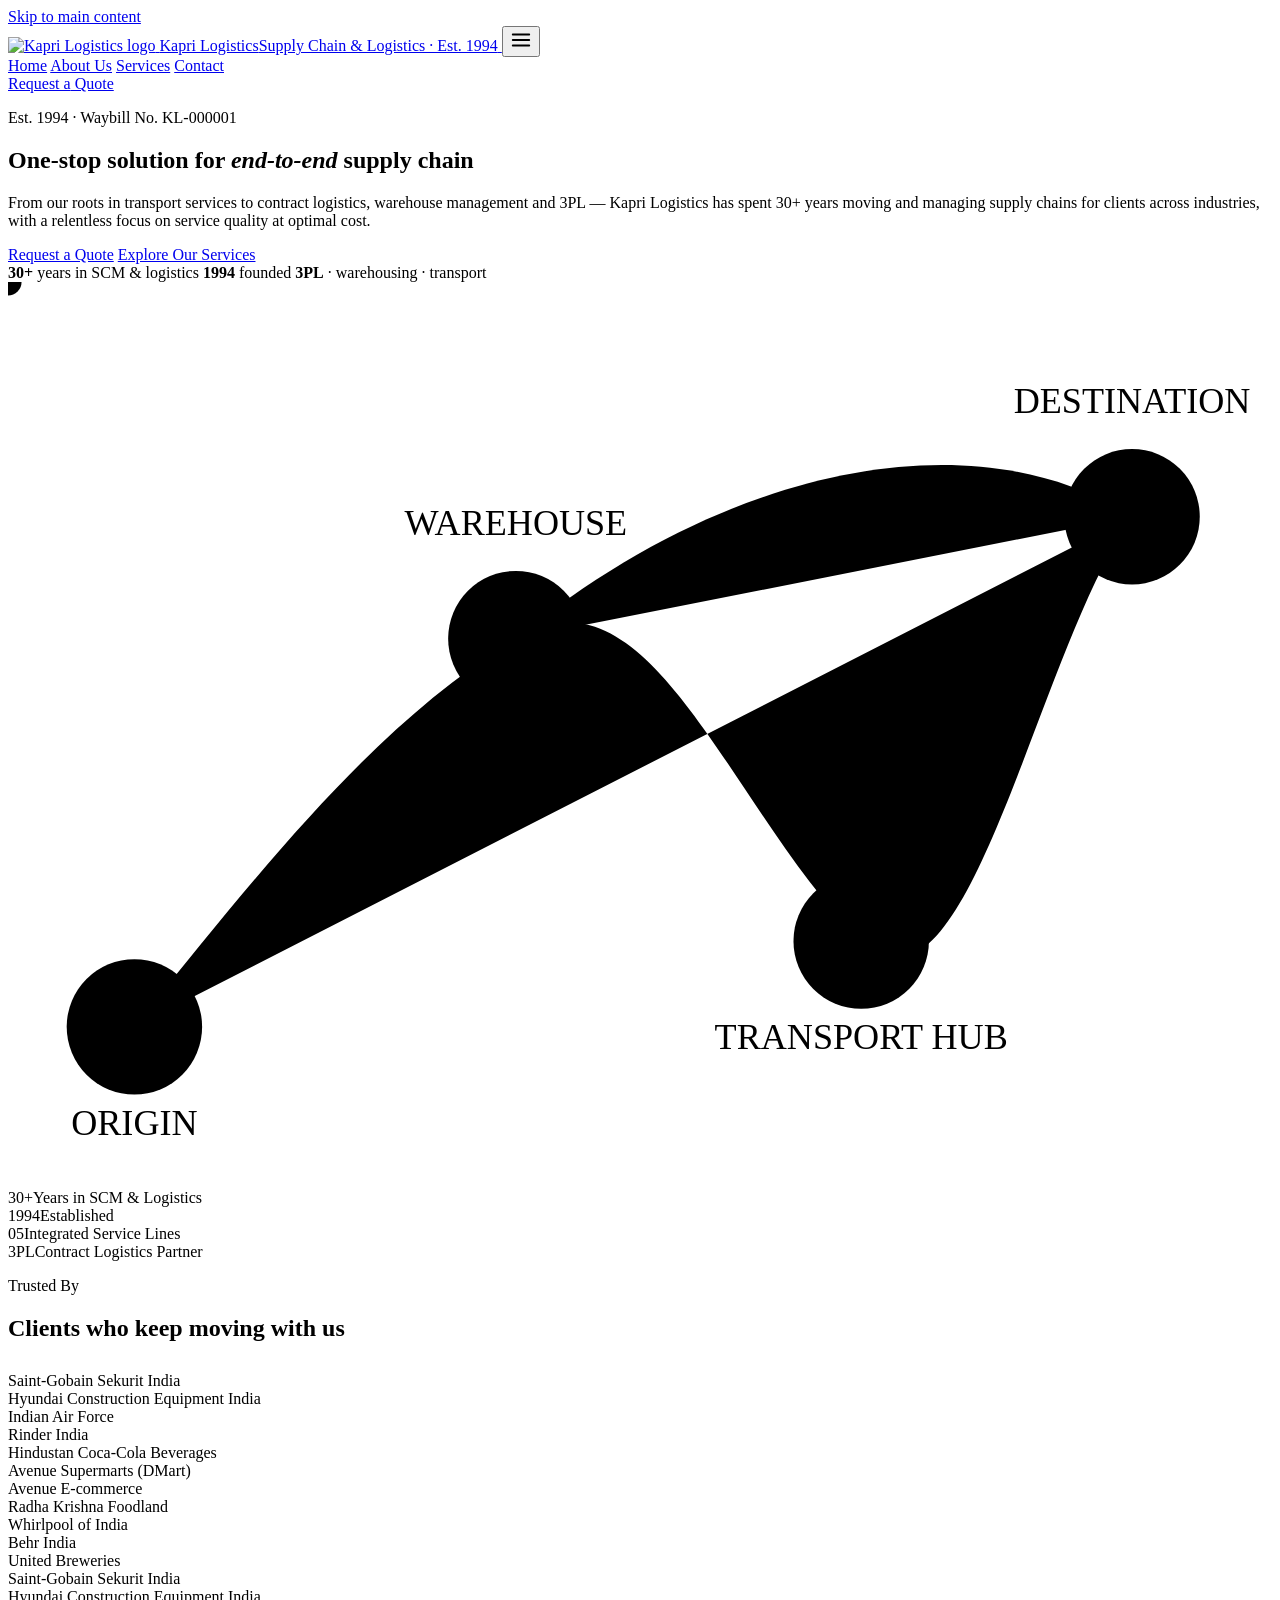
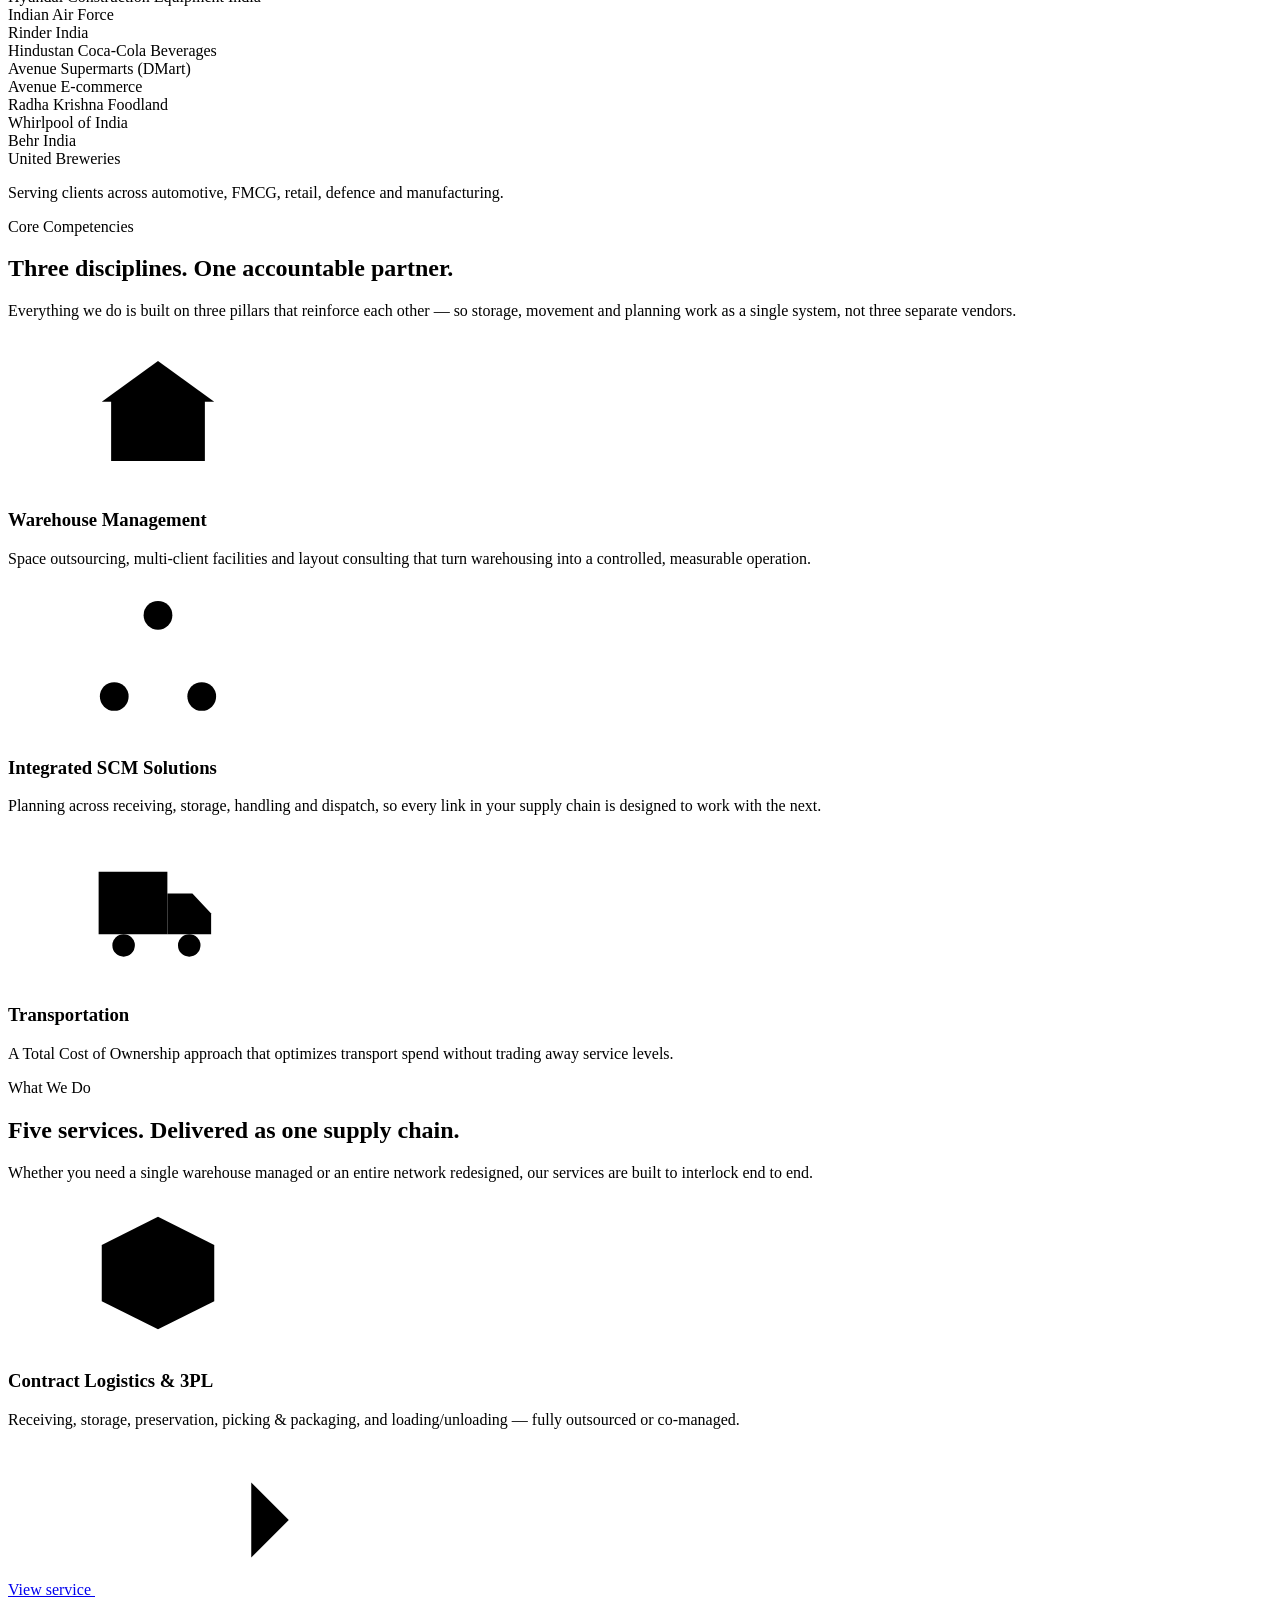
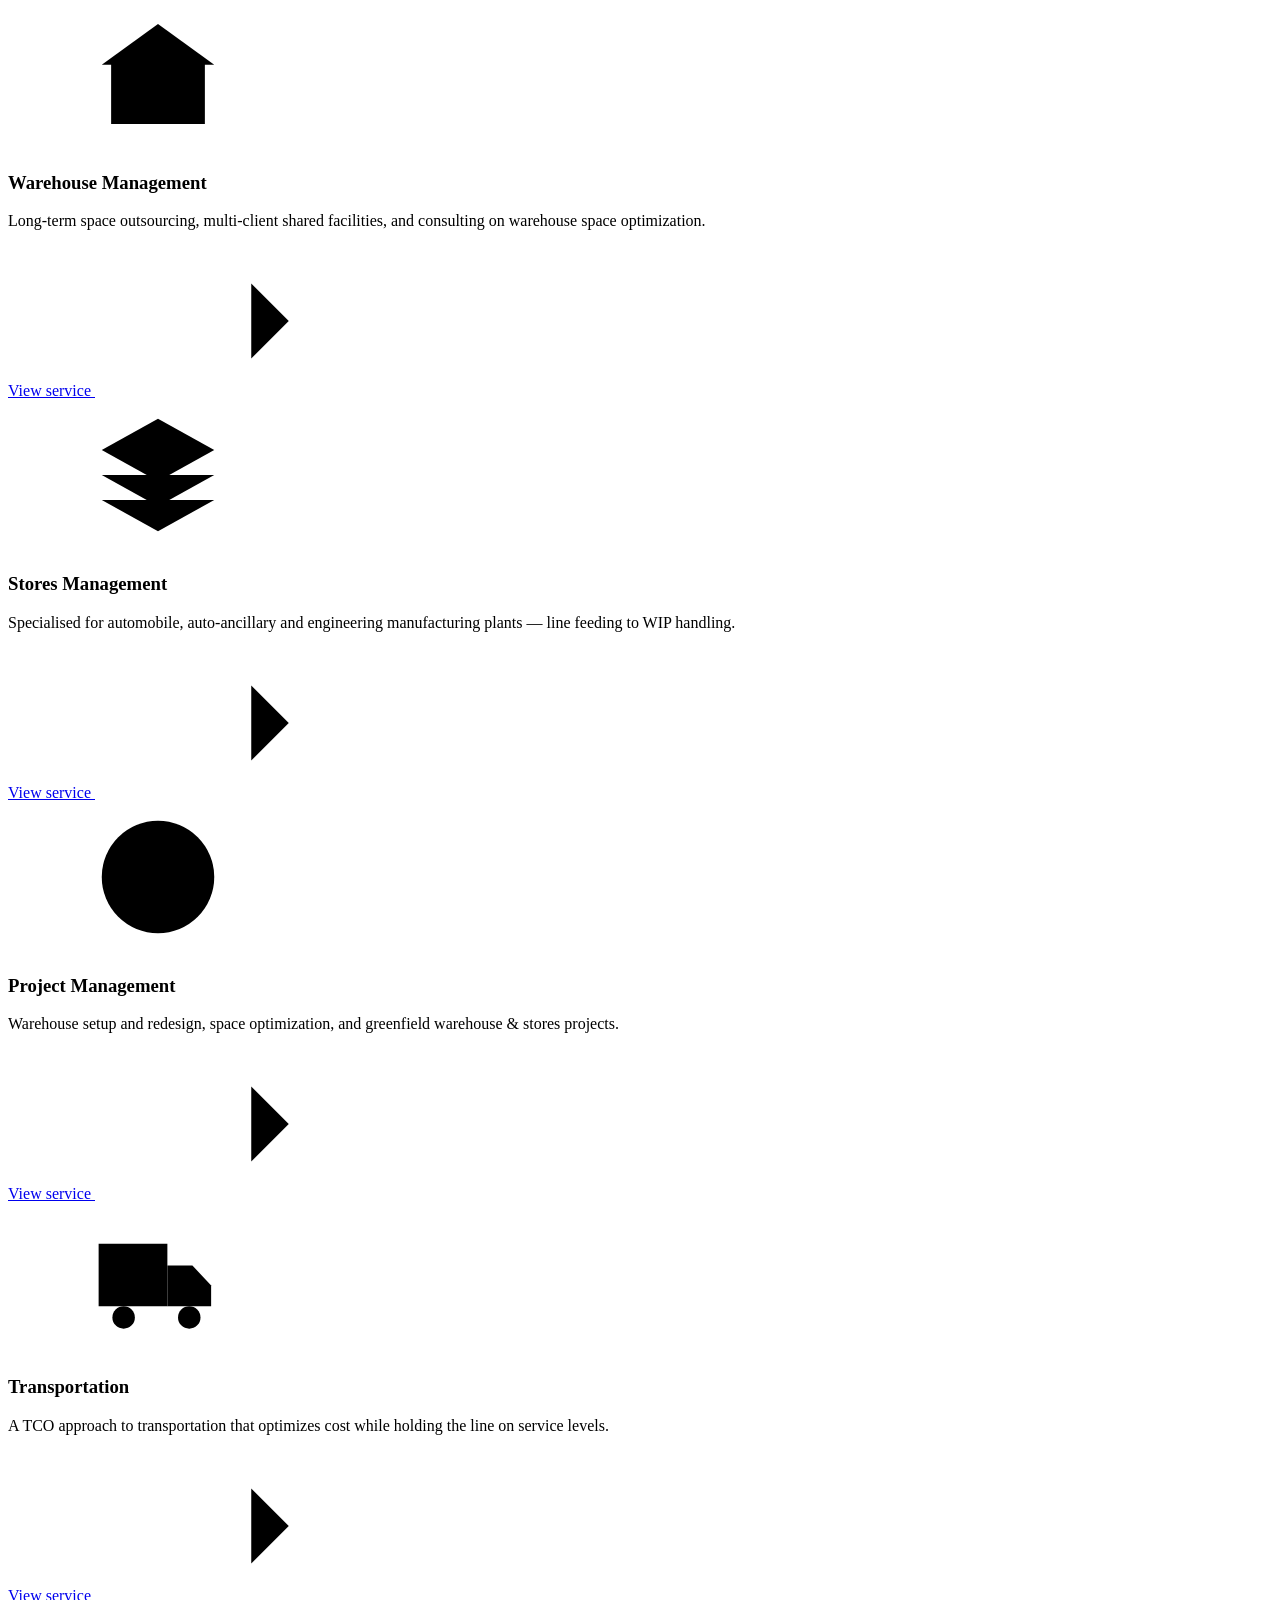
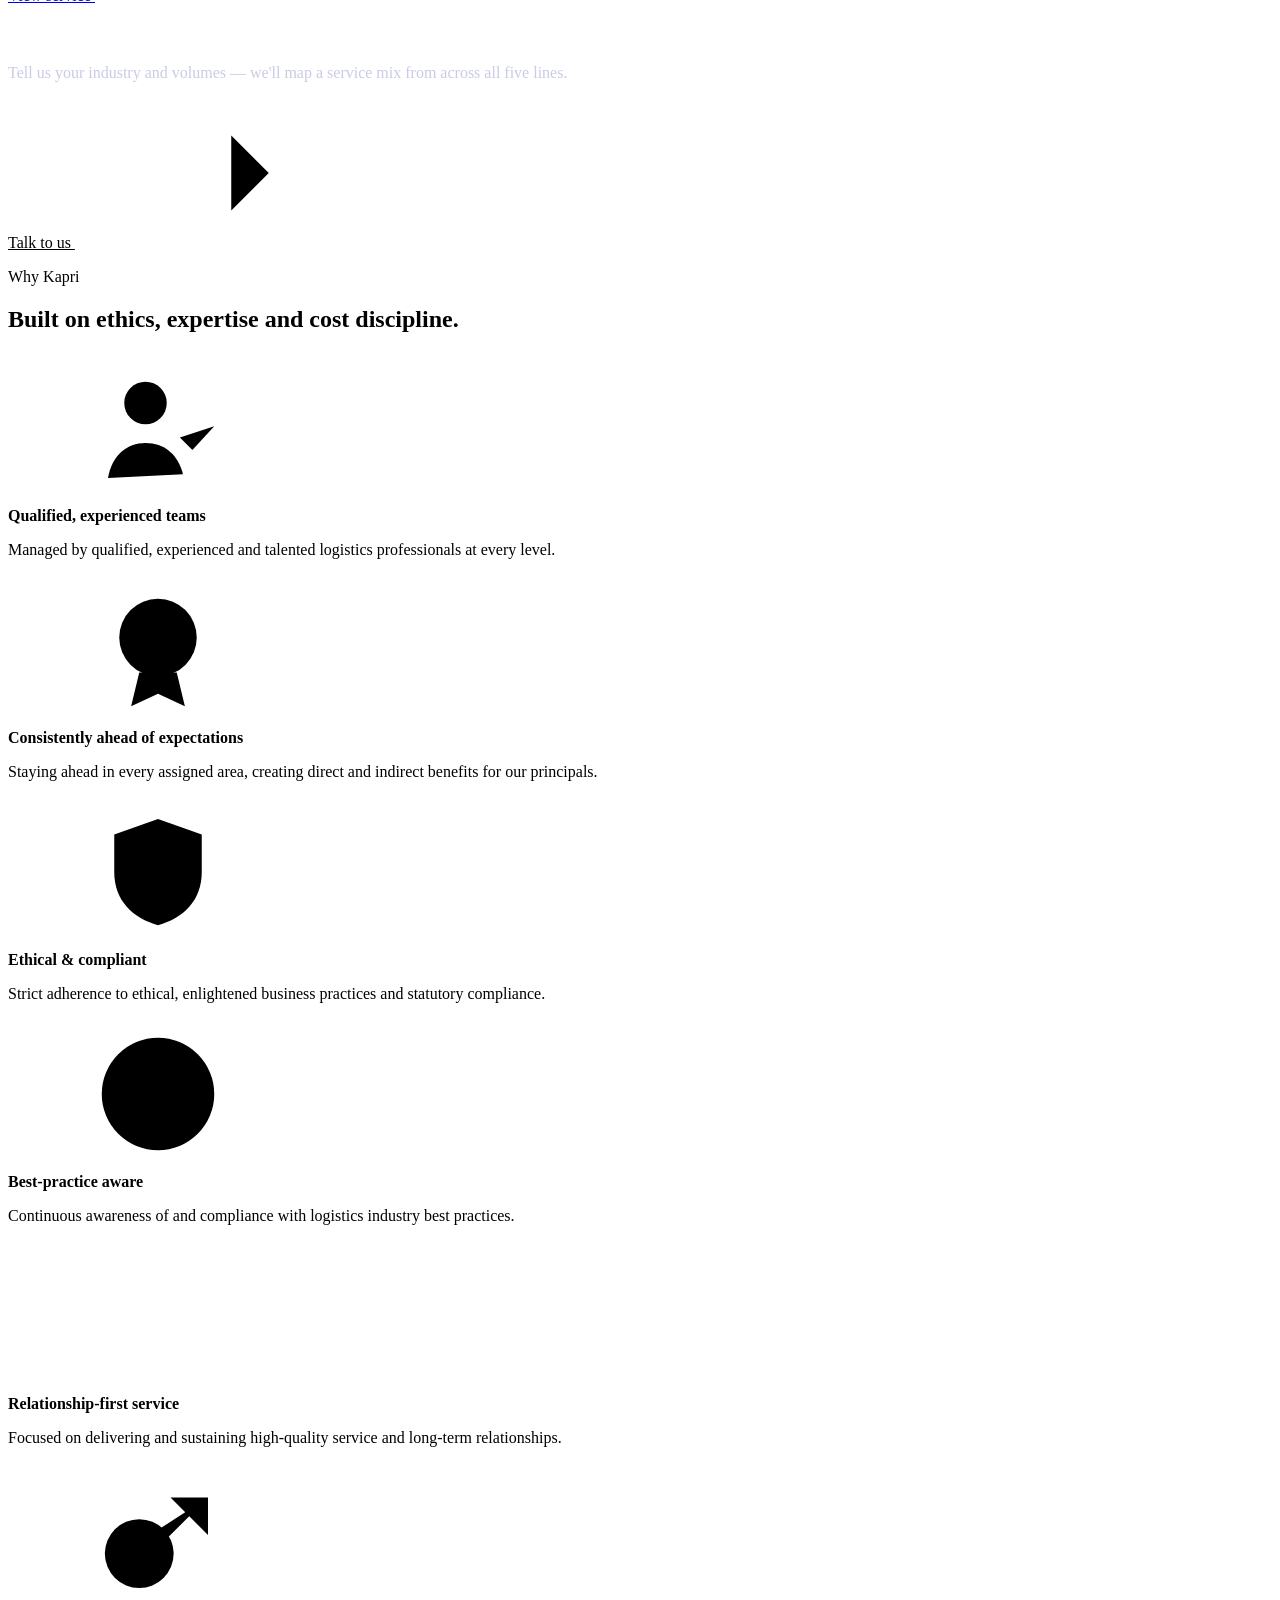
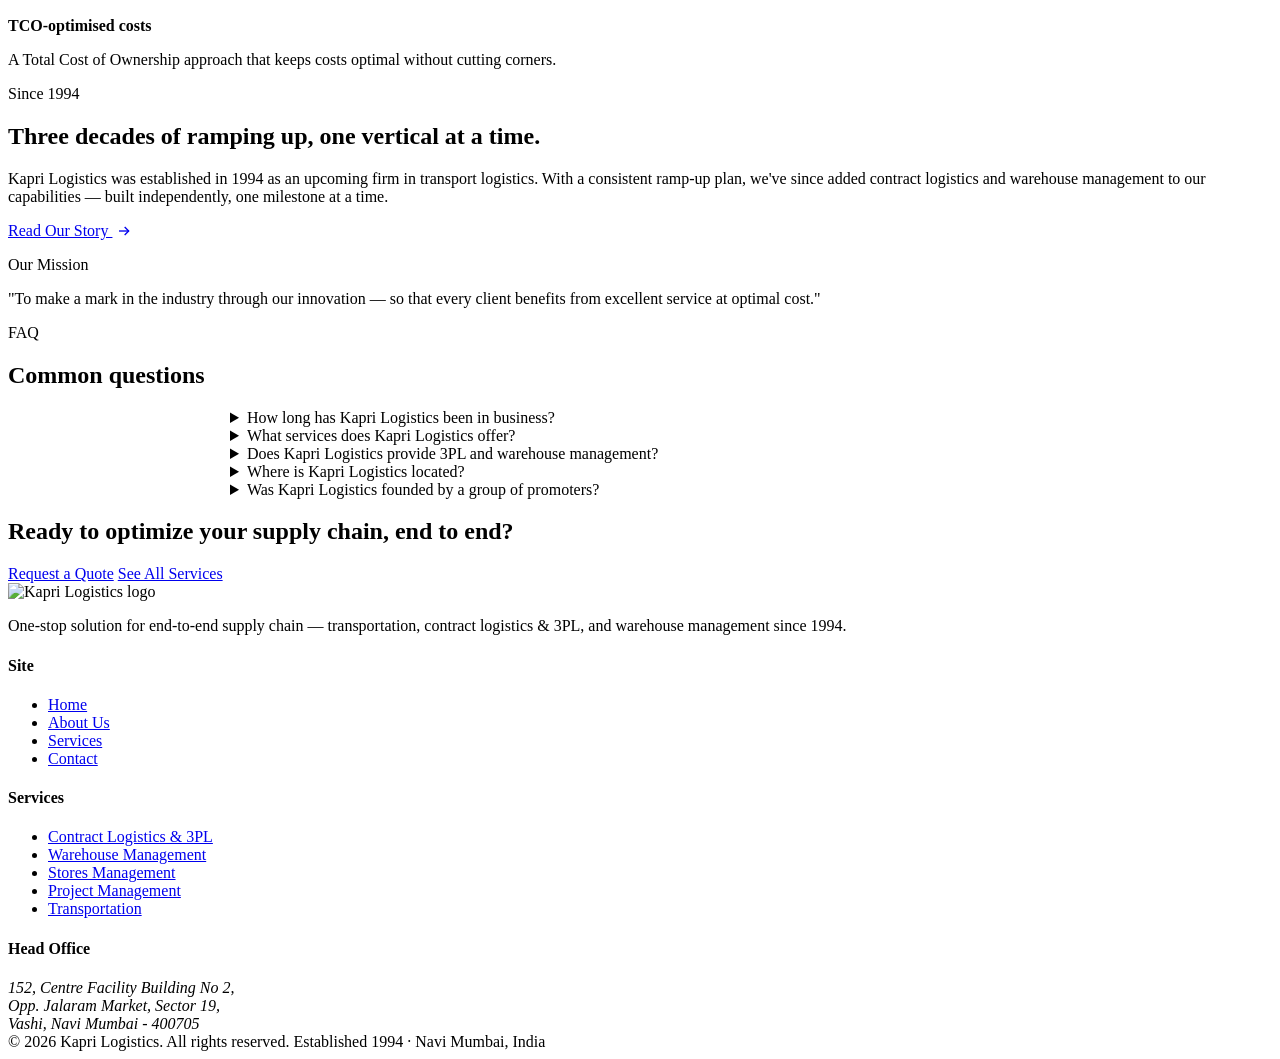
==== index.html @ 38646e4d "Add files via upload" ====
<!DOCTYPE html>
<html lang="en-IN">
<head>
<meta charset="UTF-8">
<meta name="viewport" content="width=device-width, initial-scale=1.0">
<title>Kapri Logistics | End-to-End Supply Chain, Logistics &amp; 3PL Since 1994</title>
<meta name="description" content="Kapri Logistics is a one-stop solution for end-to-end supply chain management — transportation, contract logistics &amp; 3PL, and warehouse management — backed by 30+ years of SCM experience since 1994.">
<link rel="canonical" href="https://www.kaprilogistics.in/index.html">
<meta name="robots" content="index, follow">
<meta name="author" content="Kapri Logistics">
<meta name="keywords" content="Kapri Logistics, logistics company Navi Mumbai, contract logistics, 3PL services India, warehouse management, supply chain management, transportation TCO, stores management, Vashi logistics company">

<!-- Open Graph -->
<meta property="og:type" content="website">
<meta property="og:site_name" content="Kapri Logistics">
<meta property="og:title" content="Kapri Logistics | End-to-End Supply Chain, Logistics &amp; 3PL Since 1994">
<meta property="og:description" content="One-stop solution for end-to-end supply chain — transportation, contract logistics &amp; 3PL, and warehouse management. 30+ years of SCM experience since 1994.">
<meta property="og:url" content="https://www.kaprilogistics.in/index.html">
<meta property="og:image" content="https://www.kaprilogistics.in/images/og-image.png">
<meta property="og:locale" content="en_IN">
<meta name="twitter:card" content="summary_large_image">
<meta name="twitter:title" content="Kapri Logistics | End-to-End Supply Chain Since 1994">
<meta name="twitter:description" content="One-stop solution for end-to-end supply chain — transportation, contract logistics &amp; 3PL, and warehouse management.">
<meta name="twitter:image" content="https://www.kaprilogistics.in/images/og-image.png">

<link rel="icon" type="image/png" href="images/favicon-32.png" sizes="32x32">
<link rel="icon" type="image/png" href="images/favicon-16.png" sizes="16x16">
<link rel="apple-touch-icon" href="images/favicon-180.png">
<link rel="manifest" href="site.webmanifest">
<meta name="theme-color" content="#1B1840">

<link rel="preconnect" href="https://fonts.googleapis.com">
<link rel="preconnect" href="https://fonts.gstatic.com" crossorigin>
<link href="https://fonts.googleapis.com/css2?family=Space+Grotesk:wght@500;600;700&family=IBM+Plex+Sans:wght@400;500;600&family=IBM+Plex+Mono:wght@500;600;700&display=swap" rel="stylesheet">
<link rel="stylesheet" href="css/style.css">

<script type="application/ld+json">
{
  "@context": "https://schema.org",
  "@type": "LocalBusiness",
  "@id": "https://www.kaprilogistics.in/#organization",
  "name": "Kapri Logistics",
  "alternateName": "Kapri Logistics",
  "description": "One-stop solution for end-to-end supply chain management, offering transportation, contract logistics & 3PL, and warehouse management services since 1994.",
  "url": "https://www.kaprilogistics.in/",
  "logo": "https://www.kaprilogistics.in/images/logo-transparent.png",
  "image": "https://www.kaprilogistics.in/images/og-image.png",
  "foundingDate": "1994",
  "slogan": "One-stop solution for end-to-end supply chain",
  "address": {
    "@type": "PostalAddress",
    "streetAddress": "152, Centre Facility Building No 2, Opp. Jalaram Market, Sector 19",
    "addressLocality": "Vashi, Navi Mumbai",
    "addressRegion": "Maharashtra",
    "postalCode": "400705",
    "addressCountry": "IN"
  },
  "areaServed": "IN",
  "knowsAbout": ["Supply Chain Management", "Contract Logistics", "3PL", "Warehouse Management", "Stores Management", "Transportation", "Project Management"],
  "makesOffer": [
    { "@type": "Offer", "itemOffered": { "@type": "Service", "name": "Contract Logistics & 3PL Services" } },
    { "@type": "Offer", "itemOffered": { "@type": "Service", "name": "Warehouse Management" } },
    { "@type": "Offer", "itemOffered": { "@type": "Service", "name": "Stores Management" } },
    { "@type": "Offer", "itemOffered": { "@type": "Service", "name": "Project Management" } },
    { "@type": "Offer", "itemOffered": { "@type": "Service", "name": "Transportation" } }
  ]
}
</script>
<script type="application/ld+json">
{
  "@context": "https://schema.org",
  "@type": "FAQPage",
  "mainEntity": [
    {
      "@type": "Question",
      "name": "How long has Kapri Logistics been in business?",
      "acceptedAnswer": { "@type": "Answer", "text": "Kapri Logistics was established in 1994 as a transport logistics firm and has since grown into a one-stop, end-to-end supply chain partner — bringing more than 30 years of hands-on SCM and logistics experience." }
    },
    {
      "@type": "Question",
      "name": "What services does Kapri Logistics offer?",
      "acceptedAnswer": { "@type": "Answer", "text": "Kapri Logistics offers Contract Logistics & 3PL services, Warehouse Management, Stores Management, Project Management, and Transportation, delivered as an integrated, end-to-end supply chain solution." }
    },
    {
      "@type": "Question",
      "name": "Does Kapri Logistics provide 3PL and warehouse management?",
      "acceptedAnswer": { "@type": "Answer", "text": "Yes. Kapri Logistics provides contract logistics and 3PL services covering receiving, storage, preservation, picking and packaging, and loading/unloading, along with warehouse management including long-term space outsourcing, multi-client facilities, and space-optimization consulting." }
    },
    {
      "@type": "Question",
      "name": "Where is Kapri Logistics located?",
      "acceptedAnswer": { "@type": "Answer", "text": "Kapri Logistics is headquartered at 152, Centre Facility Building No 2, Opp. Jalaram Market, Sector 19, Vashi, Navi Mumbai - 400705, India." }
    },
    {
      "@type": "Question",
      "name": "Was Kapri Logistics founded by a group of promoters?",
      "acceptedAnswer": { "@type": "Answer", "text": "No. Kapri Logistics was independently founded and built up by its founder starting in 1994, later expanding from transportation into contract logistics, warehouse management and 3PL." }
    }
  ]
}
</script>
</head>
<body>
<a class="skip-link" href="#main">Skip to main content</a>

<!-- Icon sprite (inlined for zero-dependency static hosting) -->
<svg xmlns="http://www.w3.org/2000/svg" style="display:none" aria-hidden="true">
  <defs>
    <symbol id="ic-warehouse" viewBox="0 0 24 24"><path d="M3 10.5 12 4l9 6.5" /><path d="M4.5 9.5V20h15V9.5" /><path d="M9.5 20v-6h5v6" /><path d="M4.5 20h15" /></symbol>
    <symbol id="ic-network" viewBox="0 0 24 24"><circle cx="12" cy="5" r="2.3"/><circle cx="5" cy="18" r="2.3"/><circle cx="19" cy="18" r="2.3"/><path d="M12 7.3v4.2M10.5 12.8 6.6 16.2M13.5 12.8l3.9 3.4"/></symbol>
    <symbol id="ic-truck" viewBox="0 0 24 24"><path d="M2.5 6.5h11v10h-11z"/><path d="M13.5 10h4l3 3.2v3.3h-7z"/><circle cx="6.5" cy="18.3" r="1.8"/><circle cx="17" cy="18.3" r="1.8"/></symbol>
    <symbol id="ic-box" viewBox="0 0 24 24"><path d="M12 3 21 7.5v9L12 21 3 16.5v-9z"/><path d="M3 7.5 12 12l9-4.5"/><path d="M12 12v9"/></symbol>
    <symbol id="ic-blueprint" viewBox="0 0 24 24"><circle cx="12" cy="12" r="9"/><path d="M12 3v3M12 18v3M3 12h3M18 12h3"/><path d="M8.5 12a3.5 3.5 0 1 1 7 0 3.5 3.5 0 0 1-7 0Z"/></symbol>
    <symbol id="ic-layers" viewBox="0 0 24 24"><path d="M12 3 21 8l-9 5-9-5z"/><path d="m3 12 9 5 9-5"/><path d="m3 16 9 5 9-5"/></symbol>
    <symbol id="ic-user-check" viewBox="0 0 24 24"><circle cx="10" cy="8" r="3.4"/><path d="M4 20c.6-3.6 3-5.6 6-5.6s5.2 1.8 6 5"/><path d="m15.5 13.5 2 2 3.5-3.8"/></symbol>
    <symbol id="ic-shield-check" viewBox="0 0 24 24"><path d="M12 3.5 19 6v6c0 4.6-3 7.4-7 8.5-4-1.1-7-3.9-7-8.5V6z"/><path d="m9 12 2 2 4-4.4"/></symbol>
    <symbol id="ic-badge-check" viewBox="0 0 24 24"><circle cx="12" cy="10" r="6.2"/><path d="m9.3 10 1.8 1.8L14.7 8"/><path d="m9 15.6-1.3 5.4L12 19l4.3 2-1.3-5.4"/></symbol>
    <symbol id="ic-compass" viewBox="0 0 24 24"><circle cx="12" cy="12" r="9"/><path d="m14.8 9.2-1.6 4.4-4.4 1.6 1.6-4.4z"/></symbol>
    <symbol id="ic-coin-trend" viewBox="0 0 24 24"><circle cx="9" cy="14.5" r="5.5"/><path d="M9 11.7v5.6M7 16.1c.4.6 1.1 1 2 1s1.9-.5 1.9-1.4c0-2-3.8-1.1-3.8-3 0-.9.9-1.4 1.9-1.4.8 0 1.5.3 1.9.9"/><path d="M14 5.5h6v6M20 5.5l-6.5 6.5-2.2-2.2-3.8 3.8"/></symbol>
    <symbol id="ic-check-circle" viewBox="0 0 24 24"><circle cx="12" cy="12" r="9"/><path d="m8.3 12.3 2.4 2.4 5-5.4"/></symbol>
    <symbol id="ic-check" viewBox="0 0 24 24"><path d="m5 12.5 4.8 4.8L19.5 7"/></symbol>
    <symbol id="ic-arrow-right" viewBox="0 0 24 24"><path d="M4.5 12h15"/><path d="m13 6 6 6-6 6"/></symbol>
    <symbol id="ic-map-pin" viewBox="0 0 24 24"><path d="M12 21.5s7-6.4 7-12A7 7 0 0 0 5 9.5c0 5.6 7 12 7 12Z"/><circle cx="12" cy="9.3" r="2.4"/></symbol>
    <symbol id="ic-mail" viewBox="0 0 24 24"><path d="M3.5 5.5h17v13h-17z"/><path d="m3.5 6 8.5 7 8.5-7"/></symbol>
    <symbol id="ic-phone" viewBox="0 0 24 24"><path d="M6 3.5 9 4l1 4-2 1.5a12 12 0 0 0 6.5 6.5L16 14l4 1 .5 3c0 1.1-.9 2-2 2-8.3 0-15-6.7-15-15 0-1.1.9-2 2-2Z"/></symbol>
  </defs>
</svg>

<header class="site-header">
  <nav class="nav container" aria-label="Primary">
    <a href="index.html" class="brand">
      <img src="images/logo-transparent.png" alt="Kapri Logistics logo" width="40" height="42">
      <span>Kapri Logistics<span class="brand-text-sub">Supply Chain &amp; Logistics · Est. 1994</span></span>
    </a>
    <button class="nav-toggle" aria-label="Toggle navigation menu" aria-expanded="false">
      <svg width="22" height="22" viewBox="0 0 24 24" fill="none" stroke="currentColor" stroke-width="2" stroke-linecap="round"><path d="M3 6h18M3 12h18M3 18h18"/></svg>
    </button>
    <div class="nav-links">
      <a href="index.html" aria-current="page">Home</a>
      <a href="about.html">About Us</a>
      <a href="services.html">Services</a>
      <a href="contact.html">Contact</a>
    </div>
    <div class="nav-cta">
      <a href="contact.html" class="btn btn-outline-navy"><span class="long">Request a</span> Quote</a>
    </div>
  </nav>
</header>

<main id="main">

  <!-- HERO -->
  <section class="hero">
    <div class="container hero-grid">
      <div>
        <p class="eyebrow">Est. 1994 · Waybill No. KL&#8209;000001</p>
        <h1>One-stop solution for <em>end&#8209;to&#8209;end</em> supply chain</h1>
        <p class="lede">From our roots in transport services to contract logistics, warehouse management and 3PL — Kapri Logistics has spent 30+ years moving and managing supply chains for clients across industries, with a relentless focus on service quality at optimal cost.</p>
        <div class="hero-cta-row">
          <a href="contact.html" class="btn btn-primary">Request a Quote</a>
          <a href="services.html" class="btn btn-outline-navy">Explore Our Services</a>
        </div>
        <div class="hero-tagline-strip">
          <span><strong>30+</strong> years in SCM &amp; logistics</span>
          <span><strong>1994</strong> founded</span>
          <span><strong>3PL</strong> · warehousing · transport</span>
        </div>
      </div>
      <div>
        <svg class="route-map" viewBox="0 0 560 400" role="img" aria-labelledby="routeTitle routeDesc">
          <title id="routeTitle">Kapri Logistics end-to-end supply chain route</title>
          <desc id="routeDesc">Illustrated route connecting origin, warehouse, transport hub and destination, representing an end-to-end supply chain network.</desc>
          <path class="path path-b" d="M225,158 C320,80 430,60 498,104" />
          <path class="path" d="M56,330 C120,250 165,195 225,158 C285,121 320,235 378,292 C425,338 455,165 498,104" />
          <circle class="traveler traveler-motion" r="6"></circle>

          <g>
            <circle class="node-ring" cx="56" cy="330" r="30"></circle>
            <use href="#ic-box" x="43" y="317" width="26" height="26" class="node-icon"></use>
            <text class="label" x="56" y="378" text-anchor="middle">ORIGIN</text>
          </g>
          <g>
            <circle class="node-ring" cx="225" cy="158" r="30"></circle>
            <use href="#ic-warehouse" x="212" y="145" width="26" height="26" class="node-icon"></use>
            <text class="label" x="225" y="112" text-anchor="middle">WAREHOUSE</text>
          </g>
          <g>
            <circle class="node-ring" cx="378" cy="292" r="30"></circle>
            <use href="#ic-truck" x="365" y="279" width="26" height="26" class="node-icon"></use>
            <text class="label" x="378" y="340" text-anchor="middle">TRANSPORT HUB</text>
          </g>
          <g>
            <circle class="node-ring" cx="498" cy="104" r="30"></circle>
            <use href="#ic-map-pin" x="485" y="91" width="26" height="26" class="node-icon"></use>
            <text class="label" x="498" y="58" text-anchor="middle">DESTINATION</text>
          </g>
        </svg>
      </div>
    </div>
  </section>

  <!-- STAT STRIP -->
  <section class="stat-strip" aria-label="Kapri Logistics at a glance">
    <div class="container">
      <div class="stat-item"><span class="stat-num">30+</span><span class="stat-label">Years in SCM &amp; Logistics</span></div>
      <div class="stat-item"><span class="stat-num">1994</span><span class="stat-label">Established</span></div>
      <div class="stat-item"><span class="stat-num">05</span><span class="stat-label">Integrated Service Lines</span></div>
      <div class="stat-item"><span class="stat-num">3PL</span><span class="stat-label">Contract Logistics Partner</span></div>
    </div>
  </section>

  <!-- CLIENTS MARQUEE -->
  <section class="clients-strip" aria-labelledby="clients-heading">
    <div class="container">
      <div class="section-head" style="margin-bottom:30px;">
        <p class="eyebrow">Trusted By</p>
        <h2 id="clients-heading">Clients who keep moving with us</h2>
      </div>
    </div>
    <div class="marquee" role="group" aria-label="Kapri Logistics client list">
      <div class="marquee-track">
        <div class="client-chip"><span class="wordmark">Saint-Gobain Sekurit India</span></div>
        <div class="client-chip"><span class="wordmark">Hyundai Construction Equipment India</span></div>
        <div class="client-chip"><span class="wordmark">Indian Air Force</span></div>
        <div class="client-chip"><span class="wordmark">Rinder India</span></div>
        <div class="client-chip"><span class="wordmark">Hindustan Coca-Cola Beverages</span></div>
        <div class="client-chip"><span class="wordmark">Avenue Supermarts (DMart)</span></div>
        <div class="client-chip"><span class="wordmark">Avenue E-commerce</span></div>
        <div class="client-chip"><span class="wordmark">Radha Krishna Foodland</span></div>
        <div class="client-chip"><span class="wordmark">Whirlpool of India</span></div>
        <div class="client-chip"><span class="wordmark">Behr India</span></div>
        <div class="client-chip"><span class="wordmark">United Breweries</span></div>
        <!-- duplicate set for a seamless loop; hidden from assistive tech to avoid repetition -->
        <div class="client-chip" aria-hidden="true"><span class="wordmark">Saint-Gobain Sekurit India</span></div>
        <div class="client-chip" aria-hidden="true"><span class="wordmark">Hyundai Construction Equipment India</span></div>
        <div class="client-chip" aria-hidden="true"><span class="wordmark">Indian Air Force</span></div>
        <div class="client-chip" aria-hidden="true"><span class="wordmark">Rinder India</span></div>
        <div class="client-chip" aria-hidden="true"><span class="wordmark">Hindustan Coca-Cola Beverages</span></div>
        <div class="client-chip" aria-hidden="true"><span class="wordmark">Avenue Supermarts (DMart)</span></div>
        <div class="client-chip" aria-hidden="true"><span class="wordmark">Avenue E-commerce</span></div>
        <div class="client-chip" aria-hidden="true"><span class="wordmark">Radha Krishna Foodland</span></div>
        <div class="client-chip" aria-hidden="true"><span class="wordmark">Whirlpool of India</span></div>
        <div class="client-chip" aria-hidden="true"><span class="wordmark">Behr India</span></div>
        <div class="client-chip" aria-hidden="true"><span class="wordmark">United Breweries</span></div>
      </div>
    </div>
    <div class="container">
      <p class="clients-note">Serving clients across automotive, FMCG, retail, defence and manufacturing.</p>
    </div>
  </section>

  <!-- CORE COMPETENCIES -->
  <section class="section section--white">
    <div class="container">
      <div class="section-head">
        <p class="eyebrow">Core Competencies</p>
        <h2>Three disciplines. One accountable partner.</h2>
        <p class="lede">Everything we do is built on three pillars that reinforce each other — so storage, movement and planning work as a single system, not three separate vendors.</p>
      </div>
      <div class="grid-3">
        <article class="tag-card">
          <div class="tag-icon"><svg><use href="#ic-warehouse"></use></svg></div>
          <h3>Warehouse Management</h3>
          <p>Space outsourcing, multi-client facilities and layout consulting that turn warehousing into a controlled, measurable operation.</p>
        </article>
        <article class="tag-card">
          <div class="tag-icon"><svg><use href="#ic-network"></use></svg></div>
          <h3>Integrated SCM Solutions</h3>
          <p>Planning across receiving, storage, handling and dispatch, so every link in your supply chain is designed to work with the next.</p>
        </article>
        <article class="tag-card">
          <div class="tag-icon"><svg><use href="#ic-truck"></use></svg></div>
          <h3>Transportation</h3>
          <p>A Total Cost of Ownership approach that optimizes transport spend without trading away service levels.</p>
        </article>
      </div>
    </div>
  </section>

  <!-- SERVICES OVERVIEW -->
  <section class="section section--paper-dim">
    <div class="container">
      <div class="section-head">
        <p class="eyebrow">What We Do</p>
        <h2>Five services. Delivered as one supply chain.</h2>
        <p class="lede">Whether you need a single warehouse managed or an entire network redesigned, our services are built to interlock end to end.</p>
      </div>
      <div class="grid-3">
        <article class="tag-card">
          <div class="tag-icon"><svg><use href="#ic-box"></use></svg></div>
          <h3>Contract Logistics &amp; 3PL</h3>
          <p>Receiving, storage, preservation, picking &amp; packaging, and loading/unloading — fully outsourced or co-managed.</p>
          <a class="card-link" href="services.html#contract-logistics">View service <svg><use href="#ic-arrow-right"></use></svg></a>
        </article>
        <article class="tag-card">
          <div class="tag-icon"><svg><use href="#ic-warehouse"></use></svg></div>
          <h3>Warehouse Management</h3>
          <p>Long-term space outsourcing, multi-client shared facilities, and consulting on warehouse space optimization.</p>
          <a class="card-link" href="services.html#warehouse-management">View service <svg><use href="#ic-arrow-right"></use></svg></a>
        </article>
        <article class="tag-card">
          <div class="tag-icon"><svg><use href="#ic-layers"></use></svg></div>
          <h3>Stores Management</h3>
          <p>Specialised for automobile, auto-ancillary and engineering manufacturing plants — line feeding to WIP handling.</p>
          <a class="card-link" href="services.html#stores-management">View service <svg><use href="#ic-arrow-right"></use></svg></a>
        </article>
        <article class="tag-card">
          <div class="tag-icon"><svg><use href="#ic-blueprint"></use></svg></div>
          <h3>Project Management</h3>
          <p>Warehouse setup and redesign, space optimization, and greenfield warehouse &amp; stores projects.</p>
          <a class="card-link" href="services.html#project-management">View service <svg><use href="#ic-arrow-right"></use></svg></a>
        </article>
        <article class="tag-card">
          <div class="tag-icon"><svg><use href="#ic-truck"></use></svg></div>
          <h3>Transportation</h3>
          <p>A TCO approach to transportation that optimizes cost while holding the line on service levels.</p>
          <a class="card-link" href="services.html#transportation">View service <svg><use href="#ic-arrow-right"></use></svg></a>
        </article>
        <article class="tag-card" style="background: var(--navy-900); border-color: var(--navy-900);">
          <h3 style="color:#fff;">Need a custom scope?</h3>
          <p style="color:#C9CCE3;">Tell us your industry and volumes — we'll map a service mix from across all five lines.</p>
          <a class="card-link" href="contact.html" style="color: var(--cyan-400);">Talk to us <svg style="stroke: var(--cyan-400);"><use href="#ic-arrow-right"></use></svg></a>
        </article>
      </div>
    </div>
  </section>

  <!-- WHY US -->
  <section class="section section--white">
    <div class="container">
      <div class="section-head">
        <p class="eyebrow">Why Kapri</p>
        <h2>Built on ethics, expertise and cost discipline.</h2>
      </div>
      <div class="check-list">
        <div class="check-item">
          <div class="check-icon"><svg><use href="#ic-user-check"></use></svg></div>
          <div><strong>Qualified, experienced teams</strong><p>Managed by qualified, experienced and talented logistics professionals at every level.</p></div>
        </div>
        <div class="check-item">
          <div class="check-icon"><svg><use href="#ic-badge-check"></use></svg></div>
          <div><strong>Consistently ahead of expectations</strong><p>Staying ahead in every assigned area, creating direct and indirect benefits for our principals.</p></div>
        </div>
        <div class="check-item">
          <div class="check-icon"><svg><use href="#ic-shield-check"></use></svg></div>
          <div><strong>Ethical &amp; compliant</strong><p>Strict adherence to ethical, enlightened business practices and statutory compliance.</p></div>
        </div>
        <div class="check-item">
          <div class="check-icon"><svg><use href="#ic-compass"></use></svg></div>
          <div><strong>Best-practice aware</strong><p>Continuous awareness of and compliance with logistics industry best practices.</p></div>
        </div>
        <div class="check-item">
          <div class="check-icon"><svg><use href="#ic-handshake"></use></svg></div>
          <div><strong>Relationship-first service</strong><p>Focused on delivering and sustaining high-quality service and long-term relationships.</p></div>
        </div>
        <div class="check-item">
          <div class="check-icon"><svg><use href="#ic-coin-trend"></use></svg></div>
          <div><strong>TCO-optimised costs</strong><p>A Total Cost of Ownership approach that keeps costs optimal without cutting corners.</p></div>
        </div>
      </div>
    </div>
  </section>

  <!-- HISTORY TEASER -->
  <section class="section section--paper-dim">
    <div class="container">
      <div class="grid-2" style="align-items:center;">
        <div>
          <p class="eyebrow">Since 1994</p>
          <h2>Three decades of ramping up, one vertical at a time.</h2>
          <p class="lede">Kapri Logistics was established in 1994 as an upcoming firm in transport logistics. With a consistent ramp-up plan, we've since added contract logistics and warehouse management to our capabilities — built independently, one milestone at a time.</p>
          <a href="about.html" class="btn btn-outline-navy" style="margin-top:12px;">Read Our Story <svg width="16" height="16" style="stroke:currentColor;fill:none;stroke-width:2;display:inline-block;vertical-align:-3px;margin-left:4px;"><use href="#ic-arrow-right"></use></svg></a>
        </div>
        <div class="mission-block">
          <p class="eyebrow">Our Mission</p>
          <p class="quote">"To make a mark in the industry through our innovation — so that every client benefits from excellent service at optimal cost."</p>
        </div>
      </div>
    </div>
  </section>

  <!-- FAQ -->
  <section class="section section--white">
    <div class="container">
      <div class="section-head section-head--center" style="margin-left:auto;margin-right:auto;">
        <p class="eyebrow" style="justify-content:center;">FAQ</p>
        <h2>Common questions</h2>
      </div>
      <div class="faq-list" style="max-width:820px;margin:0 auto;">
        <details class="faq-item">
          <summary class="faq-q">How long has Kapri Logistics been in business?<span class="plus"></span></summary>
          <p class="faq-a">Kapri Logistics was established in 1994 as a transport logistics firm and has since grown into a one-stop, end-to-end supply chain partner — bringing 30+ years of hands-on SCM and logistics experience.</p>
        </details>
        <details class="faq-item">
          <summary class="faq-q">What services does Kapri Logistics offer?<span class="plus"></span></summary>
          <p class="faq-a">Contract Logistics &amp; 3PL, Warehouse Management, Stores Management, Project Management and Transportation — delivered as one integrated, end-to-end supply chain solution. See our <a href="services.html">full services</a>.</p>
        </details>
        <details class="faq-item">
          <summary class="faq-q">Does Kapri Logistics provide 3PL and warehouse management?<span class="plus"></span></summary>
          <p class="faq-a">Yes — contract logistics and 3PL covering receiving, storage, preservation, picking &amp; packaging and loading/unloading, plus warehouse management with long-term space outsourcing, multi-client facilities, and space-optimization consulting.</p>
        </details>
        <details class="faq-item">
          <summary class="faq-q">Where is Kapri Logistics located?<span class="plus"></span></summary>
          <p class="faq-a">Our office is at 152, Centre Facility Building No 2, Opp. Jalaram Market, Sector 19, Vashi, Navi Mumbai - 400705, India. See the <a href="contact.html">map and directions</a>.</p>
        </details>
        <details class="faq-item">
          <summary class="faq-q">Was Kapri Logistics founded by a group of promoters?<span class="plus"></span></summary>
          <p class="faq-a">No. Kapri Logistics was independently founded and built by its founder starting in 1994, later expanding from transportation into contract logistics, warehouse management and 3PL.</p>
        </details>
      </div>
    </div>
  </section>

  <!-- CTA -->
  <section class="section section--white" style="padding-top:0;">
    <div class="container">
      <div class="cta-banner">
        <h2>Ready to optimize your supply chain, end to end?</h2>
        <div class="cta-banner-actions">
          <a href="contact.html" class="btn btn-amber">Request a Quote</a>
          <a href="services.html" class="btn btn-ghost">See All Services</a>
        </div>
      </div>
    </div>
  </section>

</main>

<footer class="site-footer">
  <div class="container">
    <div class="footer-grid">
      <div class="footer-brand">
        <img src="images/logo-white.png" alt="Kapri Logistics logo" width="130" height="123">
        <p>One-stop solution for end-to-end supply chain — transportation, contract logistics &amp; 3PL, and warehouse management since 1994.</p>
      </div>
      <div class="footer-col">
        <h4>Site</h4>
        <ul>
          <li><a href="index.html">Home</a></li>
          <li><a href="about.html">About Us</a></li>
          <li><a href="services.html">Services</a></li>
          <li><a href="contact.html">Contact</a></li>
        </ul>
      </div>
      <div class="footer-col">
        <h4>Services</h4>
        <ul>
          <li><a href="services.html#contract-logistics">Contract Logistics &amp; 3PL</a></li>
          <li><a href="services.html#warehouse-management">Warehouse Management</a></li>
          <li><a href="services.html#stores-management">Stores Management</a></li>
          <li><a href="services.html#project-management">Project Management</a></li>
          <li><a href="services.html#transportation">Transportation</a></li>
        </ul>
      </div>
      <div class="footer-col">
        <h4>Head Office</h4>
        <address class="footer-address">
          152, Centre Facility Building No 2,<br>
          Opp. Jalaram Market, Sector 19,<br>
          Vashi, Navi Mumbai - 400705
        </address>
      </div>
    </div>
    <div class="footer-bottom">
      <span>&copy; <span id="year">2026</span> Kapri Logistics. All rights reserved.</span>
      <span>Established 1994 · Navi Mumbai, India</span>
    </div>
  </div>
</footer>

<script src="js/main.js"></script>
</body>
</html>
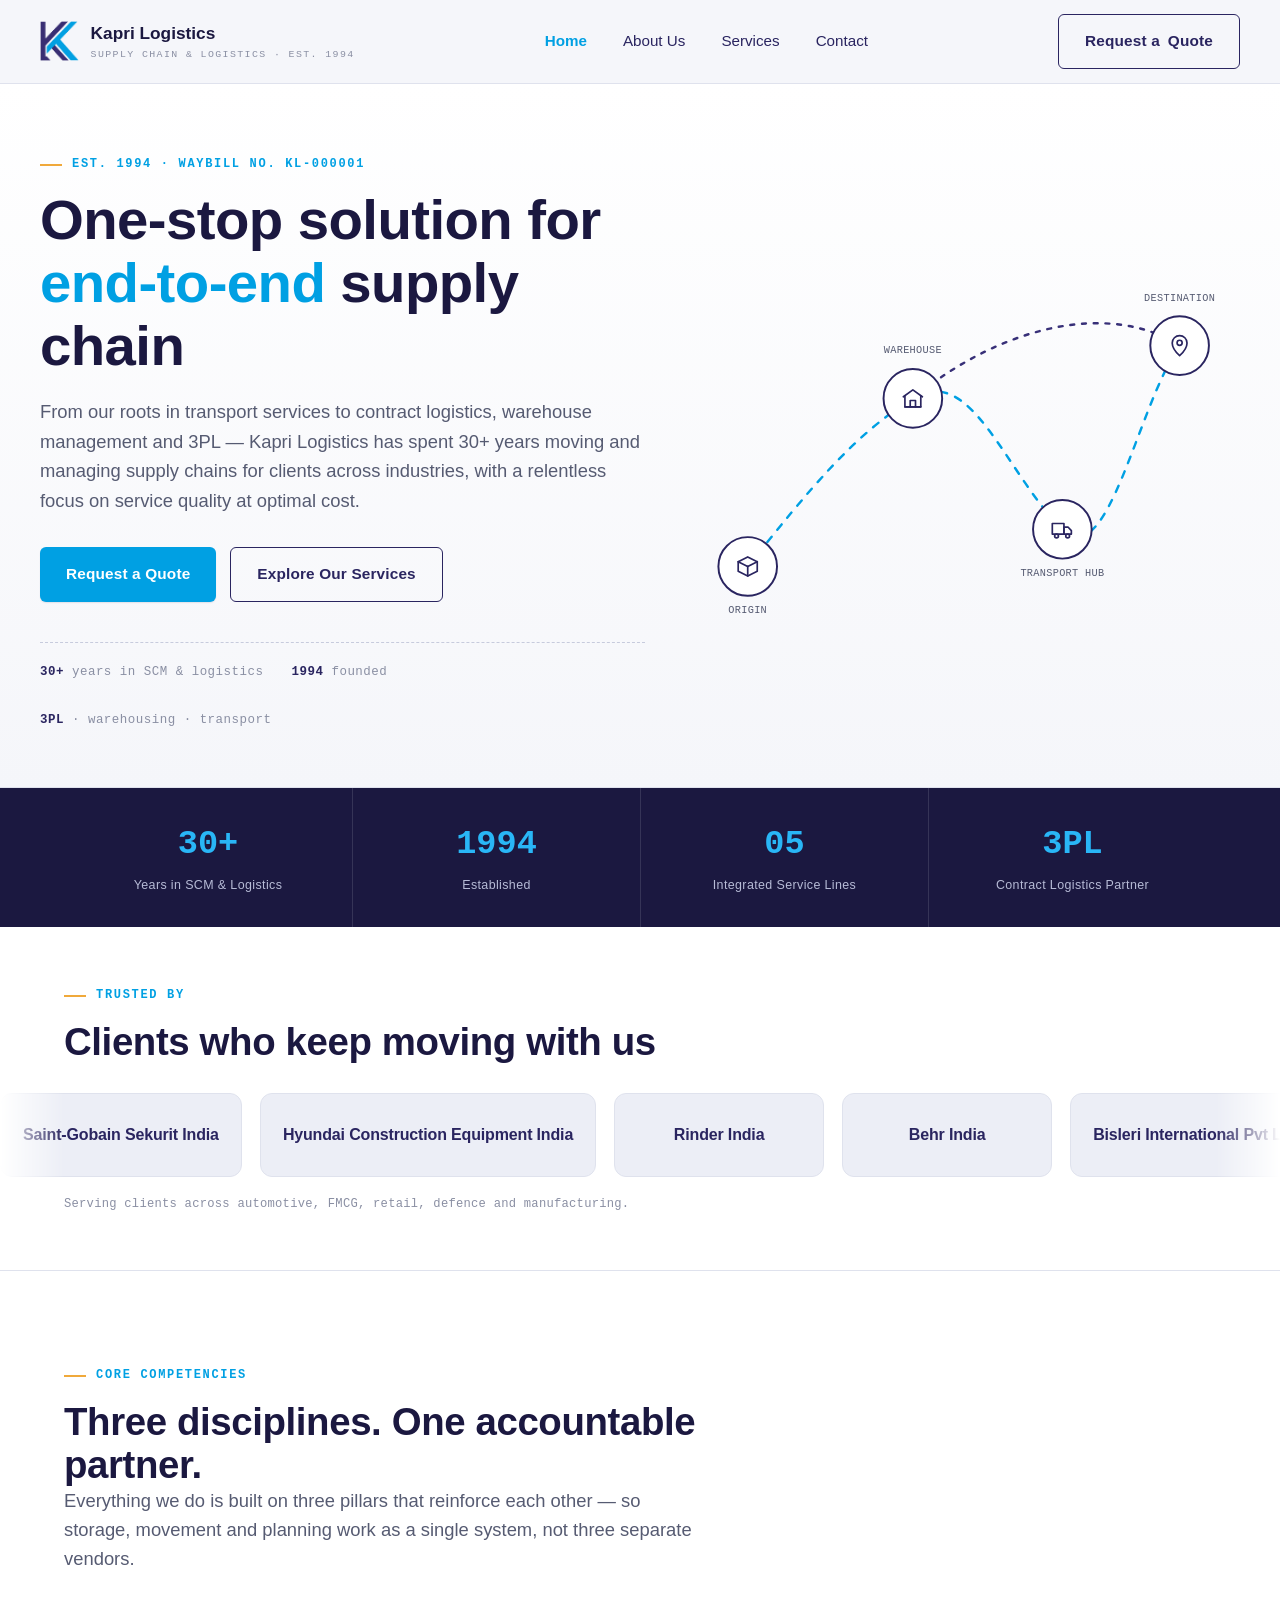
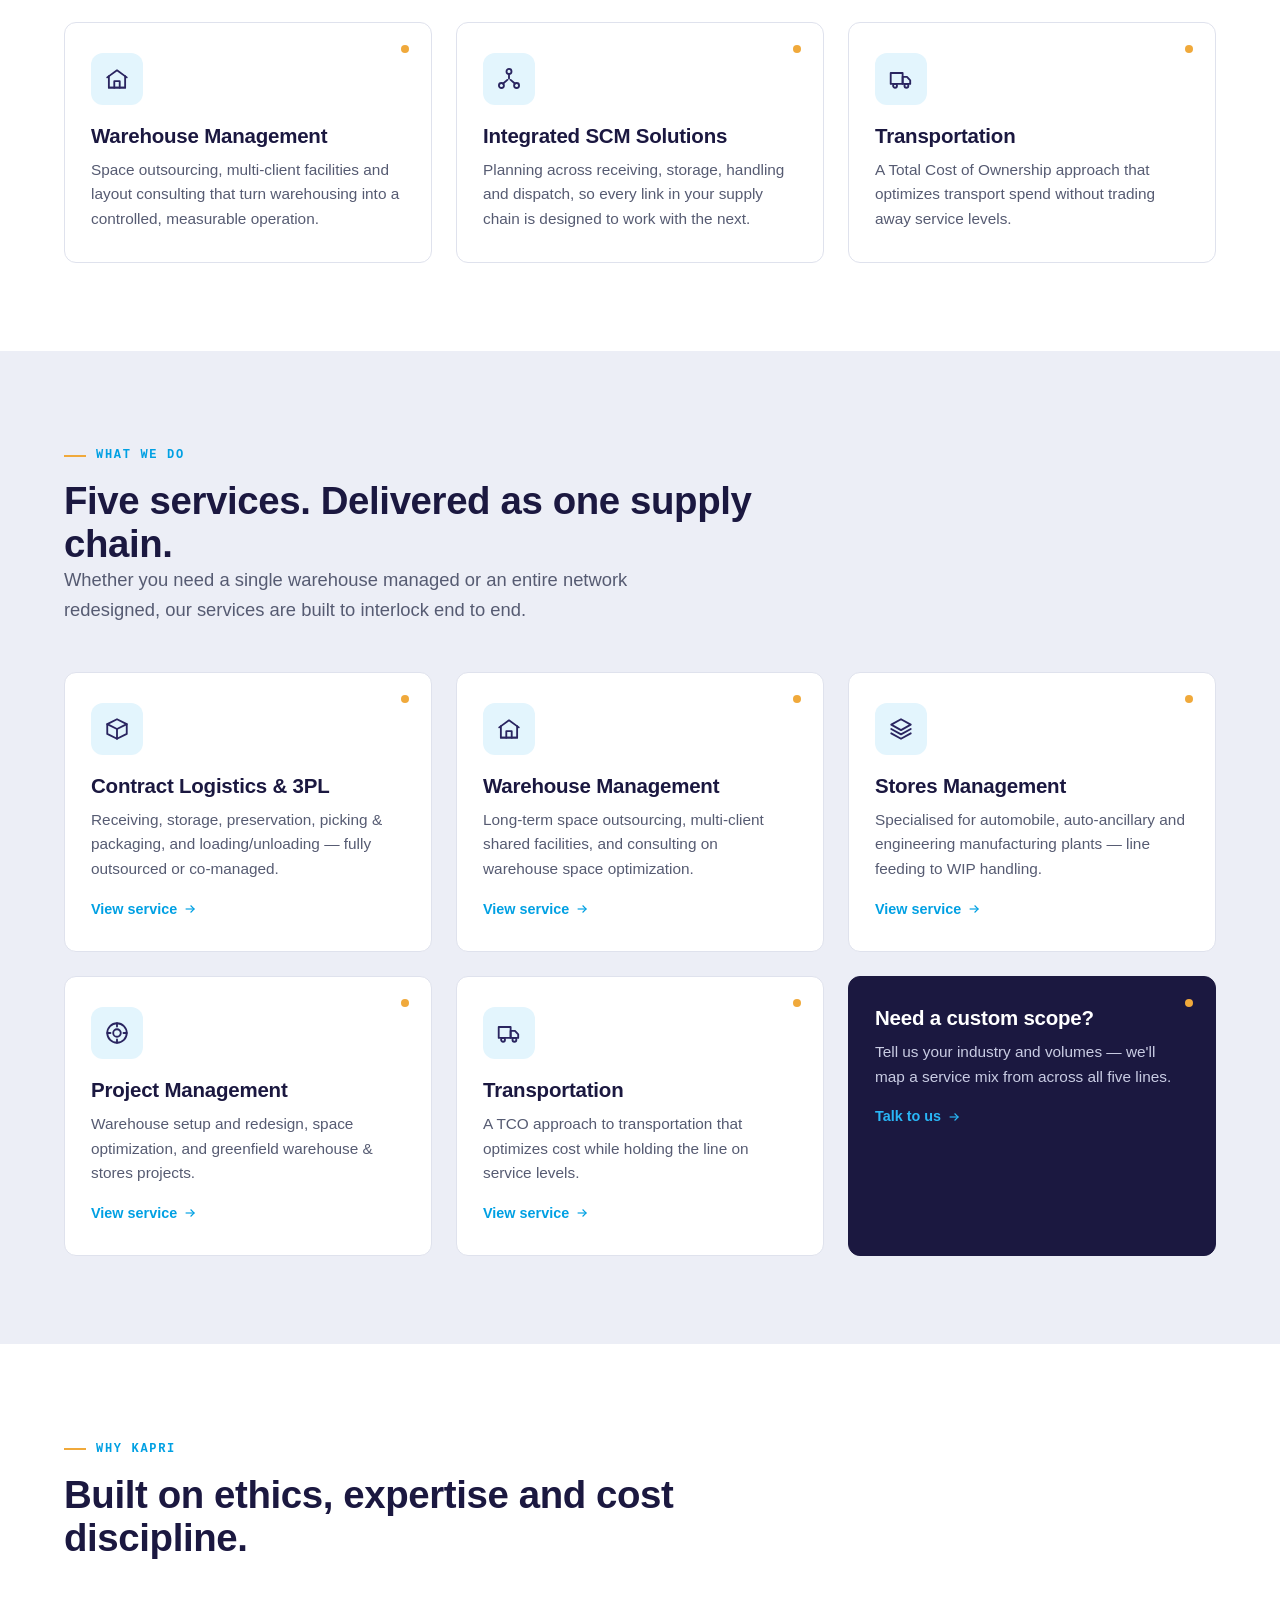
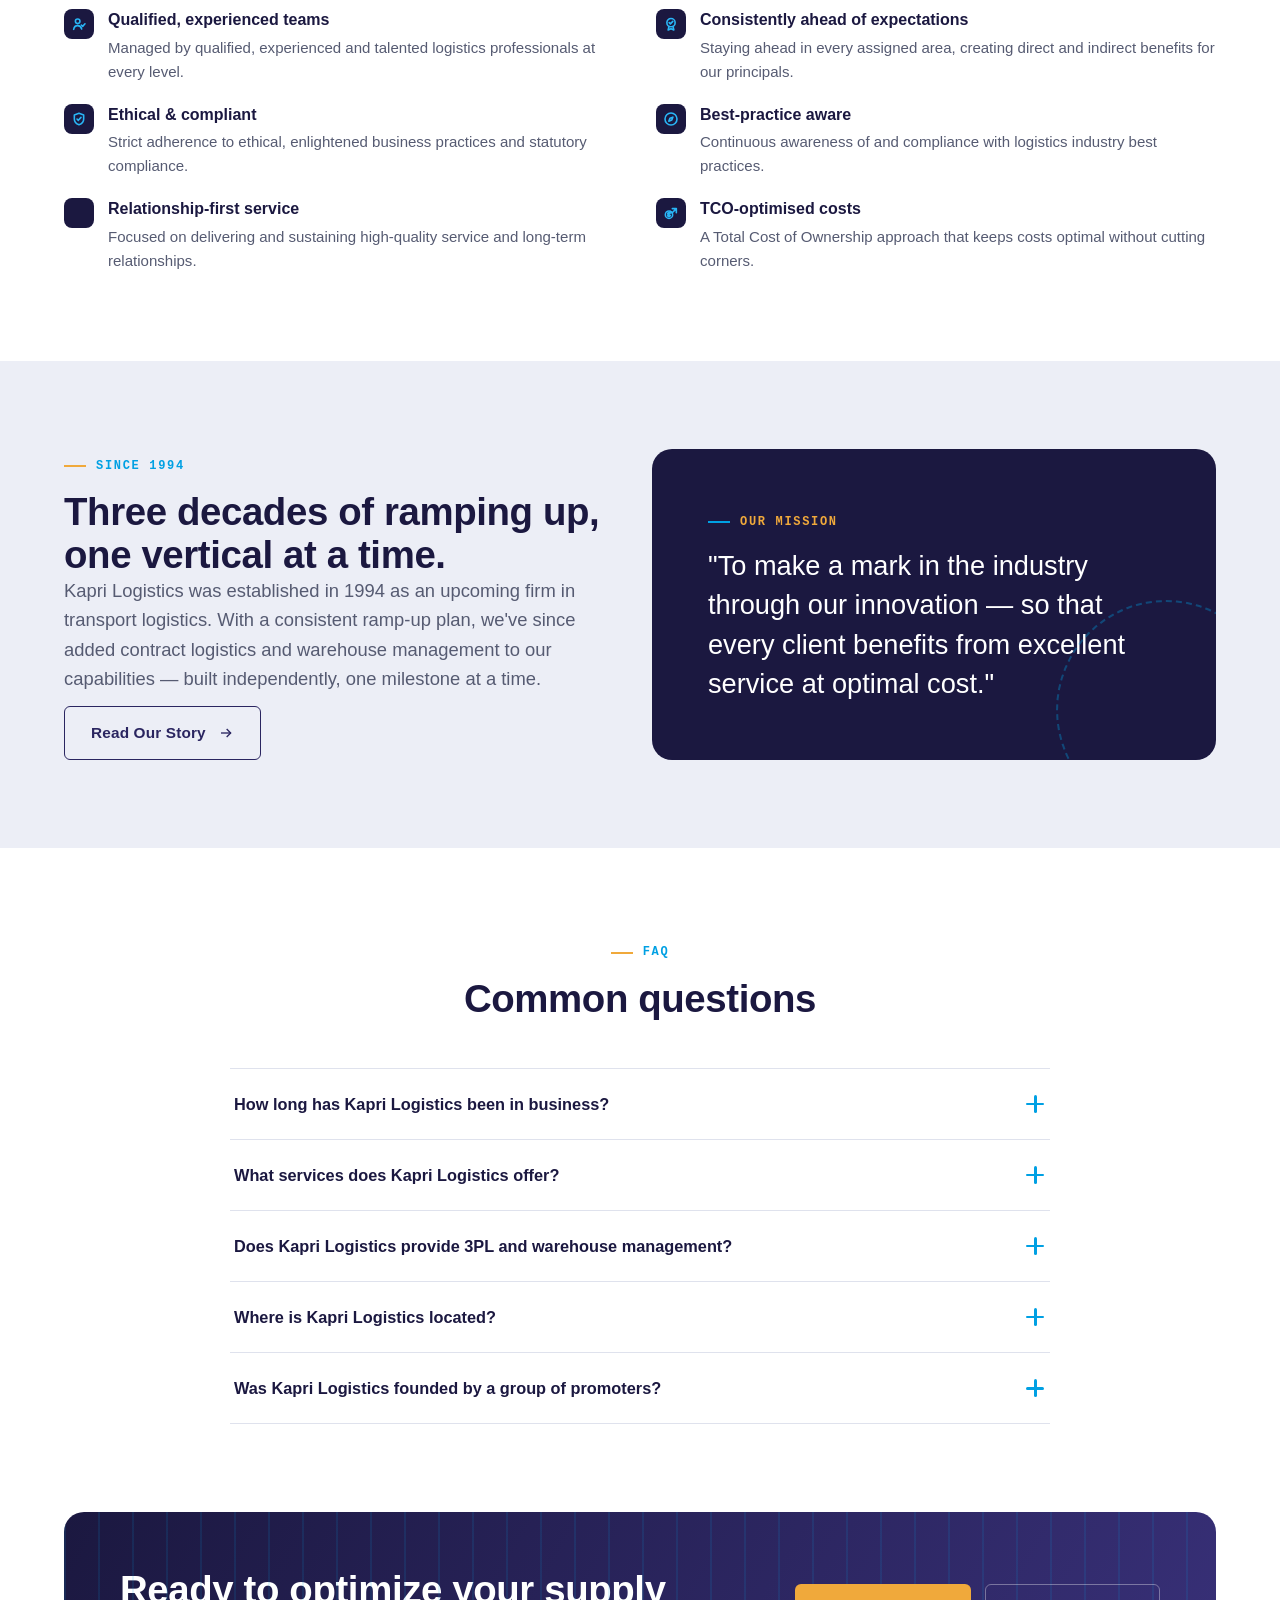
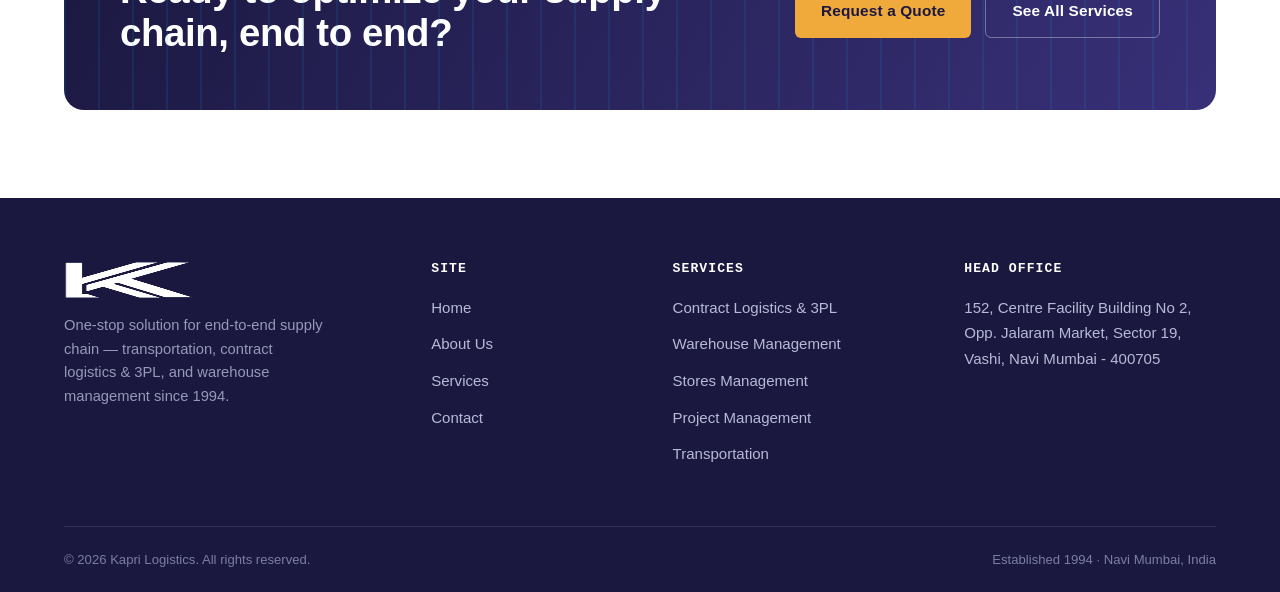
==== commit 47778d9d: "Added Clients and Changes related to menu fixed" ====
--- a/index.html
+++ b/index.html
@@ -221,27 +221,33 @@
       <div class="marquee-track">
         <div class="client-chip"><span class="wordmark">Saint-Gobain Sekurit India</span></div>
         <div class="client-chip"><span class="wordmark">Hyundai Construction Equipment India</span></div>
+        <div class="client-chip"><span class="wordmark">Rinder India</span></div>
+        <div class="client-chip"><span class="wordmark">Behr India</span></div>
+        <div class="client-chip"><span class="wordmark">Bisleri International Pvt Ltd</span></div>
+        <div class="client-chip"><span class="wordmark">Reliance Consumer Products Limited</span></div>
+        <div class="client-chip"><span class="wordmark">Pidilite Industries Limited</span></div>
+        <div class="client-chip"><span class="wordmark">Avenue Supermarts Limited</span></div>
+        <div class="client-chip"><span class="wordmark">Avenue E-Commerce Ltd</span></div>
+        <div class="client-chip"><span class="wordmark">Hindustan Coca-Cola Beverages Pvt Ltd</span></div>
+        <div class="client-chip"><span class="wordmark">United Breweries Limited</span></div>
+        <div class="client-chip"><span class="wordmark">Radha Krishna Foodland Pvt Ltd</span></div>
+        <div class="client-chip"><span class="wordmark">Whirlpool of India Ltd</span></div>
         <div class="client-chip"><span class="wordmark">Indian Air Force</span></div>
-        <div class="client-chip"><span class="wordmark">Rinder India</span></div>
-        <div class="client-chip"><span class="wordmark">Hindustan Coca-Cola Beverages</span></div>
-        <div class="client-chip"><span class="wordmark">Avenue Supermarts (DMart)</span></div>
-        <div class="client-chip"><span class="wordmark">Avenue E-commerce</span></div>
-        <div class="client-chip"><span class="wordmark">Radha Krishna Foodland</span></div>
-        <div class="client-chip"><span class="wordmark">Whirlpool of India</span></div>
-        <div class="client-chip"><span class="wordmark">Behr India</span></div>
-        <div class="client-chip"><span class="wordmark">United Breweries</span></div>
         <!-- duplicate set for a seamless loop; hidden from assistive tech to avoid repetition -->
         <div class="client-chip" aria-hidden="true"><span class="wordmark">Saint-Gobain Sekurit India</span></div>
         <div class="client-chip" aria-hidden="true"><span class="wordmark">Hyundai Construction Equipment India</span></div>
+        <div class="client-chip" aria-hidden="true"><span class="wordmark">Rinder India</span></div>
+        <div class="client-chip" aria-hidden="true"><span class="wordmark">Behr India</span></div>
+        <div class="client-chip" aria-hidden="true"><span class="wordmark">Bisleri International Pvt Ltd</span></div>
+        <div class="client-chip" aria-hidden="true"><span class="wordmark">Reliance Consumer Products Limited</span></div>
+        <div class="client-chip" aria-hidden="true"><span class="wordmark">Pidilite Industries Limited</span></div>
+        <div class="client-chip" aria-hidden="true"><span class="wordmark">Avenue Supermarts Limited</span></div>
+        <div class="client-chip" aria-hidden="true"><span class="wordmark">Avenue E-Commerce Ltd</span></div>
+        <div class="client-chip" aria-hidden="true"><span class="wordmark">Hindustan Coca-Cola Beverages Pvt Ltd</span></div>
+        <div class="client-chip" aria-hidden="true"><span class="wordmark">United Breweries Limited</span></div>
+        <div class="client-chip" aria-hidden="true"><span class="wordmark">Radha Krishna Foodland Pvt Ltd</span></div>
+        <div class="client-chip" aria-hidden="true"><span class="wordmark">Whirlpool of India Ltd</span></div>
         <div class="client-chip" aria-hidden="true"><span class="wordmark">Indian Air Force</span></div>
-        <div class="client-chip" aria-hidden="true"><span class="wordmark">Rinder India</span></div>
-        <div class="client-chip" aria-hidden="true"><span class="wordmark">Hindustan Coca-Cola Beverages</span></div>
-        <div class="client-chip" aria-hidden="true"><span class="wordmark">Avenue Supermarts (DMart)</span></div>
-        <div class="client-chip" aria-hidden="true"><span class="wordmark">Avenue E-commerce</span></div>
-        <div class="client-chip" aria-hidden="true"><span class="wordmark">Radha Krishna Foodland</span></div>
-        <div class="client-chip" aria-hidden="true"><span class="wordmark">Whirlpool of India</span></div>
-        <div class="client-chip" aria-hidden="true"><span class="wordmark">Behr India</span></div>
-        <div class="client-chip" aria-hidden="true"><span class="wordmark">United Breweries</span></div>
       </div>
     </div>
     <div class="container">
--- a/css/style.css
+++ b/css/style.css
@@ -0,0 +1,733 @@
+/* ==========================================================================
+   Kapri Logistics — Stylesheet
+   Design language: "Waybill" — industrial, technical, route-driven.
+   Palette derived from brand mark (navy + cyan) with an amber manifest accent.
+   ========================================================================== */
+
+:root {
+  /* Color tokens */
+  --navy-900: #1B1840;
+  --navy-800: #2A2560;
+  --navy-700: #383078;
+  --navy-600: #4A4296;
+  --cyan-500: #00A0E3;
+  --cyan-400: #29B6F6;
+  --cyan-100: #E3F5FD;
+  --amber-500: #F0A93B;
+  --amber-600: #D9901E;
+  --paper: #F5F6FA;
+  --paper-dim: #ECEEF6;
+  --white: #FFFFFF;
+  --ink: #1B1C2B;
+  --slate-600: #565B72;
+  --slate-400: #8A8FA3;
+  --line: #DFE2ED;
+  --line-strong: #C7CBDD;
+
+  /* Type */
+  --font-display: "Space Grotesk", "Segoe UI", sans-serif;
+  --font-body: "IBM Plex Sans", "Segoe UI", sans-serif;
+  --font-mono: "IBM Plex Mono", "SFMono-Regular", Consolas, monospace;
+
+  /* Layout */
+  --max-w: 1200px;
+  --radius-sm: 6px;
+  --radius-md: 12px;
+  --radius-lg: 20px;
+  --shadow-sm: 0 1px 2px rgba(27, 24, 64, 0.06), 0 1px 1px rgba(27, 24, 64, 0.04);
+  --shadow-md: 0 12px 24px -12px rgba(27, 24, 64, 0.28);
+  --shadow-lg: 0 24px 48px -16px rgba(27, 24, 64, 0.32);
+}
+
+/* ----- Reset ----- */
+*, *::before, *::after { box-sizing: border-box; }
+html { scroll-behavior: smooth; }
+body, h1, h2, h3, h4, p, figure, ul, ol { margin: 0; }
+ul, ol { padding: 0; list-style: none; }
+img, svg { display: block; max-width: 100%; }
+a { color: inherit; text-decoration: none; }
+button { font: inherit; cursor: pointer; border: none; background: none; color: inherit; }
+input, textarea, select { font: inherit; }
+
+@media (prefers-reduced-motion: reduce) {
+  *, *::before, *::after {
+    animation-duration: 0.001ms !important;
+    animation-iteration-count: 1 !important;
+    transition-duration: 0.001ms !important;
+    scroll-behavior: auto !important;
+  }
+}
+
+body {
+  font-family: var(--font-body);
+  color: var(--ink);
+  background: var(--paper);
+  line-height: 1.6;
+  -webkit-font-smoothing: antialiased;
+}
+
+h1, h2, h3, h4 {
+  font-family: var(--font-display);
+  color: var(--navy-900);
+  line-height: 1.12;
+  letter-spacing: -0.01em;
+  font-weight: 600;
+}
+
+h1 { font-size: clamp(2.2rem, 4.4vw, 3.6rem); }
+h2 { font-size: clamp(1.7rem, 3vw, 2.4rem); }
+h3 { font-size: clamp(1.15rem, 1.6vw, 1.4rem); }
+
+p { color: var(--slate-600); }
+.lede { font-size: 1.15rem; color: var(--slate-600); max-width: 62ch; }
+
+a:focus-visible, button:focus-visible, input:focus-visible, textarea:focus-visible {
+  outline: 2px solid var(--cyan-500);
+  outline-offset: 3px;
+  border-radius: 4px;
+}
+
+.container {
+  max-width: var(--max-w);
+  margin: 0 auto;
+  padding: 0 24px;
+}
+
+.section { padding: 88px 0; }
+.section--tight { padding: 56px 0; }
+.section--dark { background: var(--navy-900); color: #C9CCE3; }
+.section--dark h2, .section--dark h3 { color: var(--white); }
+.section--paper-dim { background: var(--paper-dim); }
+.section--white { background: var(--white); }
+
+.eyebrow {
+  display: inline-flex;
+  align-items: center;
+  gap: 10px;
+  font-family: var(--font-mono);
+  font-size: 0.75rem;
+  letter-spacing: 0.14em;
+  text-transform: uppercase;
+  color: var(--cyan-500);
+  font-weight: 600;
+  margin-bottom: 14px;
+}
+.eyebrow::before {
+  content: "";
+  width: 22px;
+  height: 2px;
+  background: var(--amber-500);
+  display: inline-block;
+}
+
+.section-head { max-width: 720px; margin-bottom: 48px; }
+.section-head--center { margin-left: auto; margin-right: auto; text-align: center; }
+
+/* ----- Buttons ----- */
+.btn {
+  display: inline-flex;
+  align-items: center;
+  justify-content: center;
+  gap: 8px;
+  padding: 14px 26px;
+  border-radius: var(--radius-sm);
+  font-family: var(--font-display);
+  font-weight: 600;
+  font-size: 0.96rem;
+  letter-spacing: 0.01em;
+  transition: transform 0.15s ease, box-shadow 0.15s ease, background 0.15s ease, color 0.15s ease, border-color .15s ease;
+  white-space: nowrap;
+}
+.btn-primary {
+  background: var(--cyan-500);
+  color: var(--white);
+  box-shadow: var(--shadow-sm);
+}
+.btn-primary:hover { background: var(--cyan-400); transform: translateY(-2px); box-shadow: var(--shadow-md); }
+.btn-ghost {
+  border: 1.5px solid rgba(255,255,255,0.35);
+  color: var(--white);
+}
+.btn-ghost:hover { border-color: var(--white); background: rgba(255,255,255,0.08); }
+.btn-outline-navy {
+  border: 1.5px solid var(--navy-800);
+  color: var(--navy-800);
+}
+.btn-outline-navy:hover { background: var(--navy-800); color: var(--white); }
+.btn-amber {
+  background: var(--amber-500);
+  color: var(--navy-900);
+}
+.btn-amber:hover { background: var(--amber-600); transform: translateY(-2px); box-shadow: var(--shadow-md); }
+.btn-block { width: 100%; }
+
+/* ----- Header ----- */
+.site-header {
+  position: sticky;
+  top: 0;
+  z-index: 100;
+  background: rgba(245, 246, 250, 0.92);
+  backdrop-filter: blur(10px);
+  border-bottom: 1px solid var(--line);
+}
+.nav {
+  display: flex;
+  align-items: center;
+  justify-content: space-between;
+  padding: 14px 0;
+  gap: 24px;
+}
+.brand {
+  display: flex;
+  align-items: center;
+  gap: 12px;
+  font-family: var(--font-display);
+  font-weight: 700;
+  font-size: 1.08rem;
+  color: var(--navy-900);
+}
+.brand img { height: 40px; width: auto; }
+.brand-text-sub {
+  display: block;
+  font-family: var(--font-mono);
+  font-weight: 500;
+  font-size: 0.62rem;
+  letter-spacing: 0.14em;
+  text-transform: uppercase;
+  color: var(--slate-400);
+}
+.nav-links {
+  display: flex;
+  align-items: center;
+  gap: 8px;
+}
+.nav-links a {
+  padding: 10px 14px;
+  font-size: 0.95rem;
+  font-weight: 500;
+  color: var(--navy-800);
+  border-radius: var(--radius-sm);
+  position: relative;
+}
+.nav-links a:hover { background: var(--paper-dim); }
+.nav-links a[aria-current="page"] { color: var(--cyan-500); font-weight: 600; }
+.nav-cta { display: flex; align-items: center; gap: 10px; }
+.nav-toggle {
+  display: none;
+  width: 44px; height: 44px;
+  align-items: center; justify-content: center;
+  border-radius: var(--radius-sm);
+}
+.nav-toggle:hover { background: var(--paper-dim); }
+
+@media (max-width: 900px) {
+  .nav { justify-content: flex-start; gap: 12px; }
+  .brand { margin-right: auto; }
+  .nav-toggle { display: inline-flex; order: 3; }
+  .nav-cta { order: 2; }
+  .nav-links {
+    position: absolute;
+    top: 100%;
+    left: 0;
+    right: 0;
+    background: var(--navy-900);
+    flex-direction: column;
+    align-items: stretch;
+    padding: 12px 20px 24px;
+    gap: 4px;
+    transform: translateY(-8px);
+    opacity: 0;
+    pointer-events: none;
+    transition: opacity 0.18s ease, transform 0.18s ease;
+    border-top: 1px solid var(--navy-800);
+    border-bottom: 1px solid var(--navy-800);
+    box-shadow: var(--shadow-md);
+  }
+  .nav-links a { padding: 14px 12px; font-size: 1.05rem; color: var(--white); }
+  .nav-links a:hover { background: var(--navy-800); }
+  .nav-links a[aria-current="page"] { color: var(--cyan-400); }
+  .nav-links.is-open { opacity: 1; transform: translateY(0); pointer-events: auto; }
+  .nav-cta .btn { padding: 8px 16px; font-size: 0.9rem; }
+  .nav-cta .btn span.long { display: none; }
+}
+
+/* ----- Hero ----- */
+.hero {
+  position: relative;
+  overflow: hidden;
+  background: linear-gradient(180deg, var(--white) 0%, var(--paper) 100%);
+  border-bottom: 1px solid var(--line);
+}
+.hero-grid {
+  display: grid;
+  grid-template-columns: 1.05fr 0.95fr;
+  gap: 48px;
+  align-items: center;
+  padding: 64px 0 56px;
+}
+.hero h1 { margin-bottom: 20px; }
+.hero h1 em {
+  font-style: normal;
+  color: var(--cyan-500);
+}
+.hero-cta-row { display: flex; gap: 14px; margin-top: 32px; flex-wrap: wrap; }
+.hero-tagline-strip {
+  margin-top: 40px;
+  padding-top: 20px;
+  border-top: 1px dashed var(--line-strong);
+  display: flex;
+  gap: 28px;
+  flex-wrap: wrap;
+  font-family: var(--font-mono);
+  font-size: 0.78rem;
+  color: var(--slate-400);
+  letter-spacing: 0.04em;
+}
+.hero-tagline-strip strong { color: var(--navy-800); font-weight: 700; }
+
+@media (max-width: 900px) {
+  .hero-grid { grid-template-columns: 1fr; padding-top: 40px; }
+}
+
+/* ----- Route map (signature element) ----- */
+.route-map { width: 100%; height: auto; }
+.route-map .path {
+  fill: none;
+  stroke: var(--cyan-500);
+  stroke-width: 2.5;
+  stroke-linecap: round;
+  stroke-dasharray: 7 9;
+  animation: dash-flow 26s linear infinite;
+}
+.route-map .path-b { stroke: var(--navy-700); stroke-dasharray: 4 8; animation-duration: 20s; }
+.route-map .node-ring { fill: var(--white); stroke: var(--navy-800); stroke-width: 2; }
+.route-map .node-dot { fill: var(--cyan-500); }
+.route-map .node-icon { stroke: var(--navy-800); stroke-width: 1.6; fill: none; stroke-linecap: round; stroke-linejoin: round; }
+.route-map .traveler { fill: var(--amber-500); }
+.route-map .label {
+  font-family: var(--font-mono);
+  font-size: 10.5px;
+  fill: var(--slate-600);
+  letter-spacing: 0.03em;
+}
+@keyframes dash-flow { to { stroke-dashoffset: -320; } }
+
+.traveler-motion {
+  offset-path: path("M56,330 C120,250 165,195 225,158 C285,121 320,235 378,292 C425,338 455,165 498,104");
+  offset-rotate: 0deg;
+  animation: travel 8s linear infinite;
+}
+@keyframes travel { from { offset-distance: 0%; } to { offset-distance: 100%; } }
+
+/* ----- Stat / waybill strip ----- */
+.stat-strip {
+  background: var(--navy-900);
+  color: var(--white);
+}
+.stat-strip .container {
+  display: grid;
+  grid-template-columns: repeat(4, 1fr);
+  gap: 0;
+}
+.stat-item {
+  padding: 30px 20px;
+  border-left: 1px solid rgba(255,255,255,0.12);
+  text-align: center;
+}
+.stat-item:first-child { border-left: none; }
+.stat-num {
+  font-family: var(--font-mono);
+  font-size: clamp(1.5rem, 3vw, 2.1rem);
+  font-weight: 600;
+  color: var(--cyan-400);
+  display: block;
+}
+.stat-label {
+  font-size: 0.78rem;
+  letter-spacing: 0.03em;
+  color: #B7BBD6;
+  margin-top: 6px;
+}
+@media (max-width: 760px) {
+  .stat-strip .container { grid-template-columns: repeat(2, 1fr); }
+  .stat-item:nth-child(3) { border-left: none; }
+  .stat-item:nth-child(3), .stat-item:nth-child(4) { border-top: 1px solid rgba(255,255,255,0.12); }
+}
+
+/* ----- Client marquee ----- */
+.clients-strip {
+  background: var(--white);
+  border-bottom: 1px solid var(--line);
+  padding: 52px 0 56px;
+}
+.clients-strip .section-head { margin-bottom: 30px; }
+.marquee {
+  position: relative;
+  overflow: hidden;
+  -webkit-mask-image: linear-gradient(90deg, transparent 0, #000 64px, #000 calc(100% - 64px), transparent 100%);
+  mask-image: linear-gradient(90deg, transparent 0, #000 64px, #000 calc(100% - 64px), transparent 100%);
+}
+.marquee-track {
+  display: flex;
+  align-items: stretch;
+  gap: 18px;
+  width: max-content;
+  animation: marquee-scroll 42s linear infinite;
+}
+.marquee:hover .marquee-track { animation-play-state: paused; }
+@keyframes marquee-scroll {
+  from { transform: translateX(0); }
+  to { transform: translateX(-50%); }
+}
+.client-chip {
+  flex-shrink: 0;
+  display: flex;
+  align-items: center;
+  justify-content: center;
+  min-width: 210px;
+  height: 84px;
+  padding: 0 22px;
+  background: var(--paper-dim);
+  border: 1px solid var(--line);
+  border-radius: var(--radius-md);
+  transition: border-color 0.2s ease, background 0.2s ease, transform 0.2s ease;
+}
+.client-chip:hover {
+  background: var(--white);
+  border-color: var(--cyan-500);
+  transform: translateY(-2px);
+}
+.client-chip .wordmark {
+  font-family: var(--font-display);
+  font-weight: 700;
+  font-size: 1rem;
+  line-height: 1.2;
+  text-align: center;
+  color: var(--navy-800);
+  letter-spacing: -0.01em;
+}
+.client-chip .wordmark small {
+  display: block;
+  font-family: var(--font-mono);
+  font-weight: 500;
+  font-size: 0.66rem;
+  letter-spacing: 0.05em;
+  text-transform: uppercase;
+  color: var(--slate-400);
+  margin-top: 4px;
+}
+.clients-note {
+  margin-top: 18px;
+  font-family: var(--font-mono);
+  font-size: 0.76rem;
+  color: var(--slate-400);
+  letter-spacing: 0.02em;
+}
+
+/* ----- Card grids ----- */
+.grid-3 { display: grid; grid-template-columns: repeat(3, 1fr); gap: 24px; }
+.grid-2 { display: grid; grid-template-columns: repeat(2, 1fr); gap: 24px; }
+.grid-5 { display: grid; grid-template-columns: repeat(5, 1fr); gap: 20px; }
+@media (max-width: 980px) { .grid-3, .grid-5 { grid-template-columns: repeat(2, 1fr); } }
+@media (max-width: 640px) { .grid-3, .grid-2, .grid-5 { grid-template-columns: 1fr; } }
+
+.tag-card {
+  position: relative;
+  background: var(--white);
+  border: 1px solid var(--line);
+  border-radius: var(--radius-md);
+  padding: 30px 26px;
+  transition: transform 0.18s ease, box-shadow 0.18s ease, border-color 0.18s ease;
+}
+.tag-card:hover { transform: translateY(-4px); box-shadow: var(--shadow-md); border-color: var(--line-strong); }
+.tag-card::before {
+  content: "";
+  position: absolute;
+  top: 22px; right: 22px;
+  width: 8px; height: 8px;
+  border-radius: 50%;
+  background: var(--amber-500);
+}
+.tag-icon {
+  width: 52px; height: 52px;
+  border-radius: 12px;
+  background: var(--cyan-100);
+  display: flex; align-items: center; justify-content: center;
+  margin-bottom: 20px;
+}
+.tag-icon svg { width: 26px; height: 26px; stroke: var(--navy-800); fill: none; stroke-width: 1.7; stroke-linecap: round; stroke-linejoin: round; }
+.tag-card h3 { margin-bottom: 10px; }
+.tag-card p { font-size: 0.96rem; }
+.tag-card .card-link {
+  display: inline-flex; align-items: center; gap: 6px;
+  margin-top: 16px; font-weight: 600; font-size: 0.9rem; color: var(--cyan-500);
+}
+.tag-card .card-link svg { width: 14px; height: 14px; stroke: currentColor; fill: none; stroke-width: 2; }
+
+/* ----- Why us checklist ----- */
+.check-list { display: grid; grid-template-columns: repeat(2, 1fr); gap: 18px 32px; }
+@media (max-width: 700px) { .check-list { grid-template-columns: 1fr; } }
+.check-item { display: flex; gap: 14px; align-items: flex-start; }
+.check-icon {
+  flex-shrink: 0;
+  width: 30px; height: 30px;
+  border-radius: 8px;
+  background: var(--navy-900);
+  display: flex; align-items: center; justify-content: center;
+  margin-top: 2px;
+}
+.check-icon svg { width: 16px; height: 16px; stroke: var(--cyan-400); fill: none; stroke-width: 2.4; stroke-linecap: round; stroke-linejoin: round; }
+.check-item strong { display: block; color: var(--navy-900); font-family: var(--font-display); font-size: 1rem; margin-bottom: 3px; }
+.check-item p { font-size: 0.94rem; margin: 0; }
+
+/* ----- Timeline ----- */
+.timeline { position: relative; padding-left: 32px; border-left: 2px dashed var(--line-strong); }
+.timeline-item { position: relative; padding-bottom: 40px; }
+.timeline-item:last-child { padding-bottom: 0; }
+.timeline-item::before {
+  content: "";
+  position: absolute;
+  left: -39px; top: 4px;
+  width: 16px; height: 16px;
+  border-radius: 50%;
+  background: var(--cyan-500);
+  border: 3px solid var(--white);
+  box-shadow: 0 0 0 2px var(--cyan-500);
+}
+.timeline-year {
+  font-family: var(--font-mono);
+  font-size: 0.8rem;
+  color: var(--cyan-500);
+  font-weight: 700;
+  letter-spacing: 0.05em;
+  margin-bottom: 6px;
+  display: block;
+}
+.timeline-item h3 { margin-bottom: 8px; }
+
+/* ----- Pull quote / mission ----- */
+.mission-block {
+  background: var(--navy-900);
+  border-radius: var(--radius-lg);
+  padding: 56px;
+  position: relative;
+  overflow: hidden;
+  color: var(--white);
+}
+.mission-block::after {
+  content: "";
+  position: absolute;
+  right: -60px; bottom: -60px;
+  width: 220px; height: 220px;
+  border: 2px dashed rgba(0,160,227,0.35);
+  border-radius: 50%;
+}
+.mission-block .eyebrow { color: var(--amber-500); }
+.mission-block .eyebrow::before { background: var(--cyan-500); }
+.mission-block p.quote {
+  font-family: var(--font-display);
+  font-size: clamp(1.3rem, 2.4vw, 1.7rem);
+  color: var(--white);
+  line-height: 1.45;
+  font-weight: 500;
+  max-width: 60ch;
+}
+@media (max-width: 700px) { .mission-block { padding: 34px 26px; } }
+
+/* ----- Service detail blocks (services page) ----- */
+.service-block {
+  display: grid;
+  grid-template-columns: 0.85fr 1.15fr;
+  gap: 44px;
+  align-items: start;
+  padding: 56px 0;
+  border-bottom: 1px solid var(--line);
+}
+.service-block:last-child { border-bottom: none; }
+.service-block:nth-child(even) .service-media { order: 2; }
+.service-index {
+  font-family: var(--font-mono);
+  color: var(--cyan-500);
+  font-size: 0.85rem;
+  font-weight: 700;
+  letter-spacing: 0.06em;
+}
+.service-block h2 { margin: 10px 0 16px; }
+.service-scope {
+  margin-top: 22px;
+  display: grid;
+  grid-template-columns: repeat(2, 1fr);
+  gap: 10px 18px;
+}
+.service-scope li {
+  display: flex; gap: 10px; align-items: flex-start;
+  font-size: 0.94rem; color: var(--slate-600);
+  padding: 10px 0; border-top: 1px dashed var(--line);
+}
+.service-scope li:nth-child(-n+2) { border-top: none; }
+.service-scope li svg { flex-shrink: 0; width: 15px; height: 15px; margin-top: 3px; stroke: var(--cyan-500); fill: none; stroke-width: 2.2; }
+@media (max-width: 860px) {
+  .service-block, .service-block:nth-child(even) { grid-template-columns: 1fr; }
+  .service-block:nth-child(even) .service-media { order: 0; }
+  .service-scope { grid-template-columns: 1fr; }
+}
+.service-media {
+  background: var(--paper-dim);
+  border: 1px solid var(--line);
+  border-radius: var(--radius-lg);
+  padding: 28px;
+  display: flex; align-items: center; justify-content: center;
+}
+.service-media svg { width: 100%; height: auto; }
+
+/* ----- FAQ ----- */
+.faq-list { border-top: 1px solid var(--line); }
+.faq-item { border-bottom: 1px solid var(--line); }
+.faq-q {
+  width: 100%;
+  display: flex; align-items: center; justify-content: space-between; gap: 20px;
+  padding: 22px 4px;
+  text-align: left;
+  font-family: var(--font-display);
+  font-weight: 600;
+  font-size: 1.02rem;
+  color: var(--navy-900);
+}
+.faq-q .plus { flex-shrink: 0; width: 22px; height: 22px; position: relative; }
+.faq-q .plus::before, .faq-q .plus::after {
+  content: ""; position: absolute; background: var(--cyan-500); border-radius: 2px;
+  transition: transform 0.2s ease;
+}
+.faq-q .plus::before { top: 10px; left: 2px; width: 18px; height: 2.5px; }
+.faq-q .plus::after { top: 2px; left: 10px; width: 2.5px; height: 18px; }
+.faq-item[open] .plus::after { transform: rotate(90deg); opacity: 0; }
+.faq-item summary { cursor: pointer; list-style: none; }
+.faq-item summary::-webkit-details-marker { display: none; }
+.faq-a { padding: 0 4px 24px; max-width: 68ch; }
+
+/* ----- CTA banner ----- */
+.cta-banner {
+  background: linear-gradient(120deg, var(--navy-900) 0%, var(--navy-700) 100%);
+  border-radius: var(--radius-lg);
+  padding: 56px;
+  display: flex; align-items: center; justify-content: space-between; gap: 32px;
+  flex-wrap: wrap;
+  color: var(--white);
+  position: relative;
+  overflow: hidden;
+}
+.cta-banner::before {
+  content: "";
+  position: absolute; inset: 0;
+  background-image: repeating-linear-gradient(90deg, rgba(0,160,227,0.12) 0 2px, transparent 2px 34px);
+  pointer-events: none;
+}
+.cta-banner h2 { color: var(--white); max-width: 30ch; }
+.cta-banner-actions { display: flex; gap: 14px; flex-wrap: wrap; position: relative; }
+@media (max-width: 700px) { .cta-banner { padding: 36px 26px; } }
+
+/* ----- Forms ----- */
+.form-grid { display: grid; grid-template-columns: 1fr 1fr; gap: 20px; }
+@media (max-width: 700px) { .form-grid { grid-template-columns: 1fr; } }
+.field { display: flex; flex-direction: column; gap: 8px; }
+.field.full { grid-column: 1 / -1; }
+.field label { font-size: 0.85rem; font-weight: 600; color: var(--navy-800); }
+.field input, .field select, .field textarea {
+  padding: 13px 14px;
+  border: 1.5px solid var(--line-strong);
+  border-radius: var(--radius-sm);
+  background: var(--white);
+  color: var(--ink);
+}
+.field input:focus, .field select:focus, .field textarea:focus {
+  border-color: var(--cyan-500);
+  outline: none;
+  box-shadow: 0 0 0 3px var(--cyan-100);
+}
+.field textarea { resize: vertical; min-height: 120px; }
+.form-note { font-size: 0.82rem; color: var(--slate-400); margin-top: 14px; }
+
+/* ----- Contact page specifics ----- */
+.contact-grid { display: grid; grid-template-columns: 0.9fr 1.1fr; gap: 44px; align-items: start; }
+@media (max-width: 900px) { .contact-grid { grid-template-columns: 1fr; } }
+.info-card {
+  background: var(--white); border: 1px solid var(--line); border-radius: var(--radius-lg);
+  padding: 30px;
+}
+.info-row { display: flex; gap: 14px; padding: 16px 0; border-top: 1px dashed var(--line); }
+.info-row:first-child { border-top: none; padding-top: 0; }
+.info-row .ic { width: 38px; height: 38px; border-radius: 10px; background: var(--cyan-100); display: flex; align-items: center; justify-content: center; flex-shrink: 0; }
+.info-row .ic svg { width: 19px; height: 19px; stroke: var(--navy-800); fill: none; stroke-width: 1.8; }
+.info-row strong { display: block; color: var(--navy-900); font-size: 0.92rem; }
+.info-row p, .info-row a { font-size: 0.92rem; margin: 2px 0 0; }
+.map-frame {
+  border: 1px solid var(--line); border-radius: var(--radius-lg); overflow: hidden;
+  margin-top: 22px; filter: grayscale(0.15);
+}
+.map-frame iframe { width: 100%; height: 280px; border: 0; display: block; }
+
+/* ----- Footer ----- */
+.site-footer { background: var(--navy-900); color: #B7BBD6; padding: 64px 0 0; }
+.footer-grid {
+  display: grid; grid-template-columns: 1.3fr 0.8fr 1fr 1fr; gap: 40px;
+  padding-bottom: 48px; border-bottom: 1px solid rgba(255,255,255,0.1);
+}
+@media (max-width: 900px) { .footer-grid { grid-template-columns: 1fr 1fr; } }
+@media (max-width: 560px) { .footer-grid { grid-template-columns: 1fr; } }
+.footer-brand img { height: 36px; margin-bottom: 16px; }
+.footer-brand p { color: #9599B8; font-size: 0.92rem; max-width: 32ch; }
+.footer-col h4 {
+  color: var(--white); font-size: 0.82rem; letter-spacing: 0.08em; text-transform: uppercase;
+  font-family: var(--font-mono); font-weight: 600; margin-bottom: 18px;
+}
+.footer-col li { margin-bottom: 11px; }
+.footer-col a { color: #B7BBD6; font-size: 0.94rem; }
+.footer-col a:hover { color: var(--cyan-400); }
+.footer-address { font-size: 0.94rem; font-style: normal; color: #B7BBD6; line-height: 1.7; }
+.footer-bottom {
+  display: flex; justify-content: space-between; align-items: center; flex-wrap: wrap; gap: 10px;
+  padding: 22px 0; font-size: 0.82rem; color: #7A7EA0;
+}
+.footer-bottom a { color: #9599B8; }
+.footer-social { display: flex; gap: 10px; }
+.footer-social a {
+  width: 34px; height: 34px; border-radius: 8px; background: rgba(255,255,255,0.06);
+  display: flex; align-items: center; justify-content: center;
+}
+.footer-social svg { width: 16px; height: 16px; stroke: #C9CCE3; fill: none; stroke-width: 1.8; }
+
+/* ----- Breadcrumb ----- */
+.breadcrumb {
+  font-family: var(--font-mono); font-size: 0.78rem; color: var(--slate-400);
+  padding: 16px 0; display: flex; gap: 8px; align-items: center;
+}
+.breadcrumb a { color: var(--slate-600); }
+.breadcrumb a:hover { color: var(--cyan-500); }
+
+/* ----- Page header (inner pages) ----- */
+.page-header {
+  background: var(--navy-900);
+  color: var(--white);
+  padding: 56px 0 64px;
+  position: relative;
+  overflow: hidden;
+}
+.page-header::before {
+  content: "";
+  position: absolute; inset: 0;
+  background-image: repeating-linear-gradient(45deg, rgba(0,160,227,0.07) 0 2px, transparent 2px 30px);
+}
+.page-header .eyebrow { color: var(--amber-500); }
+.page-header .eyebrow::before { background: var(--cyan-500); }
+.page-header h1 { color: var(--white); position: relative; }
+.page-header p { color: #C9CCE3; max-width: 60ch; position: relative; }
+
+/* ----- Misc utility ----- */
+.text-center { text-align: center; }
+.mt-0 { margin-top: 0; }
+.divider-dash { border: none; border-top: 1px dashed var(--line-strong); margin: 48px 0; }
+.skip-link {
+  position: absolute; left: -999px; top: 0; background: var(--navy-900); color: var(--white);
+  padding: 12px 18px; z-index: 200; border-radius: 0 0 8px 0;
+}
+.skip-link:focus { left: 0; }
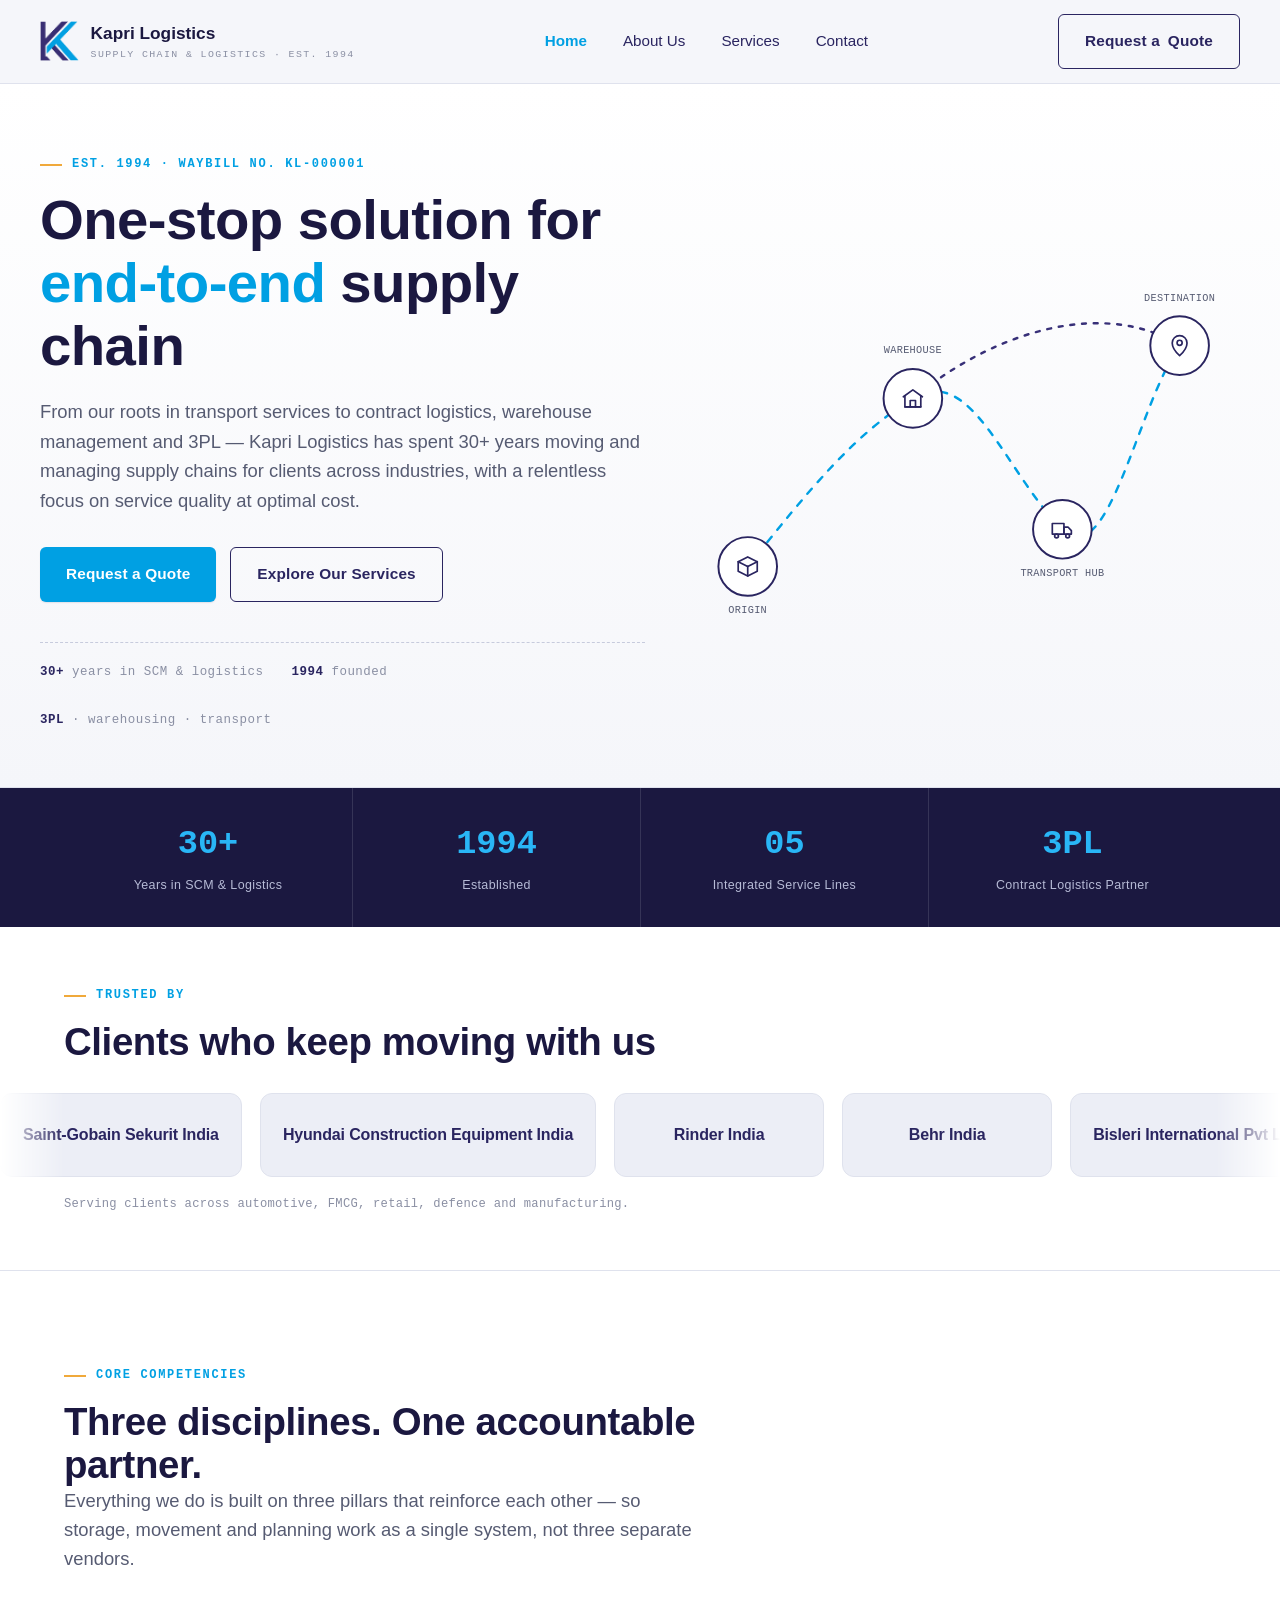
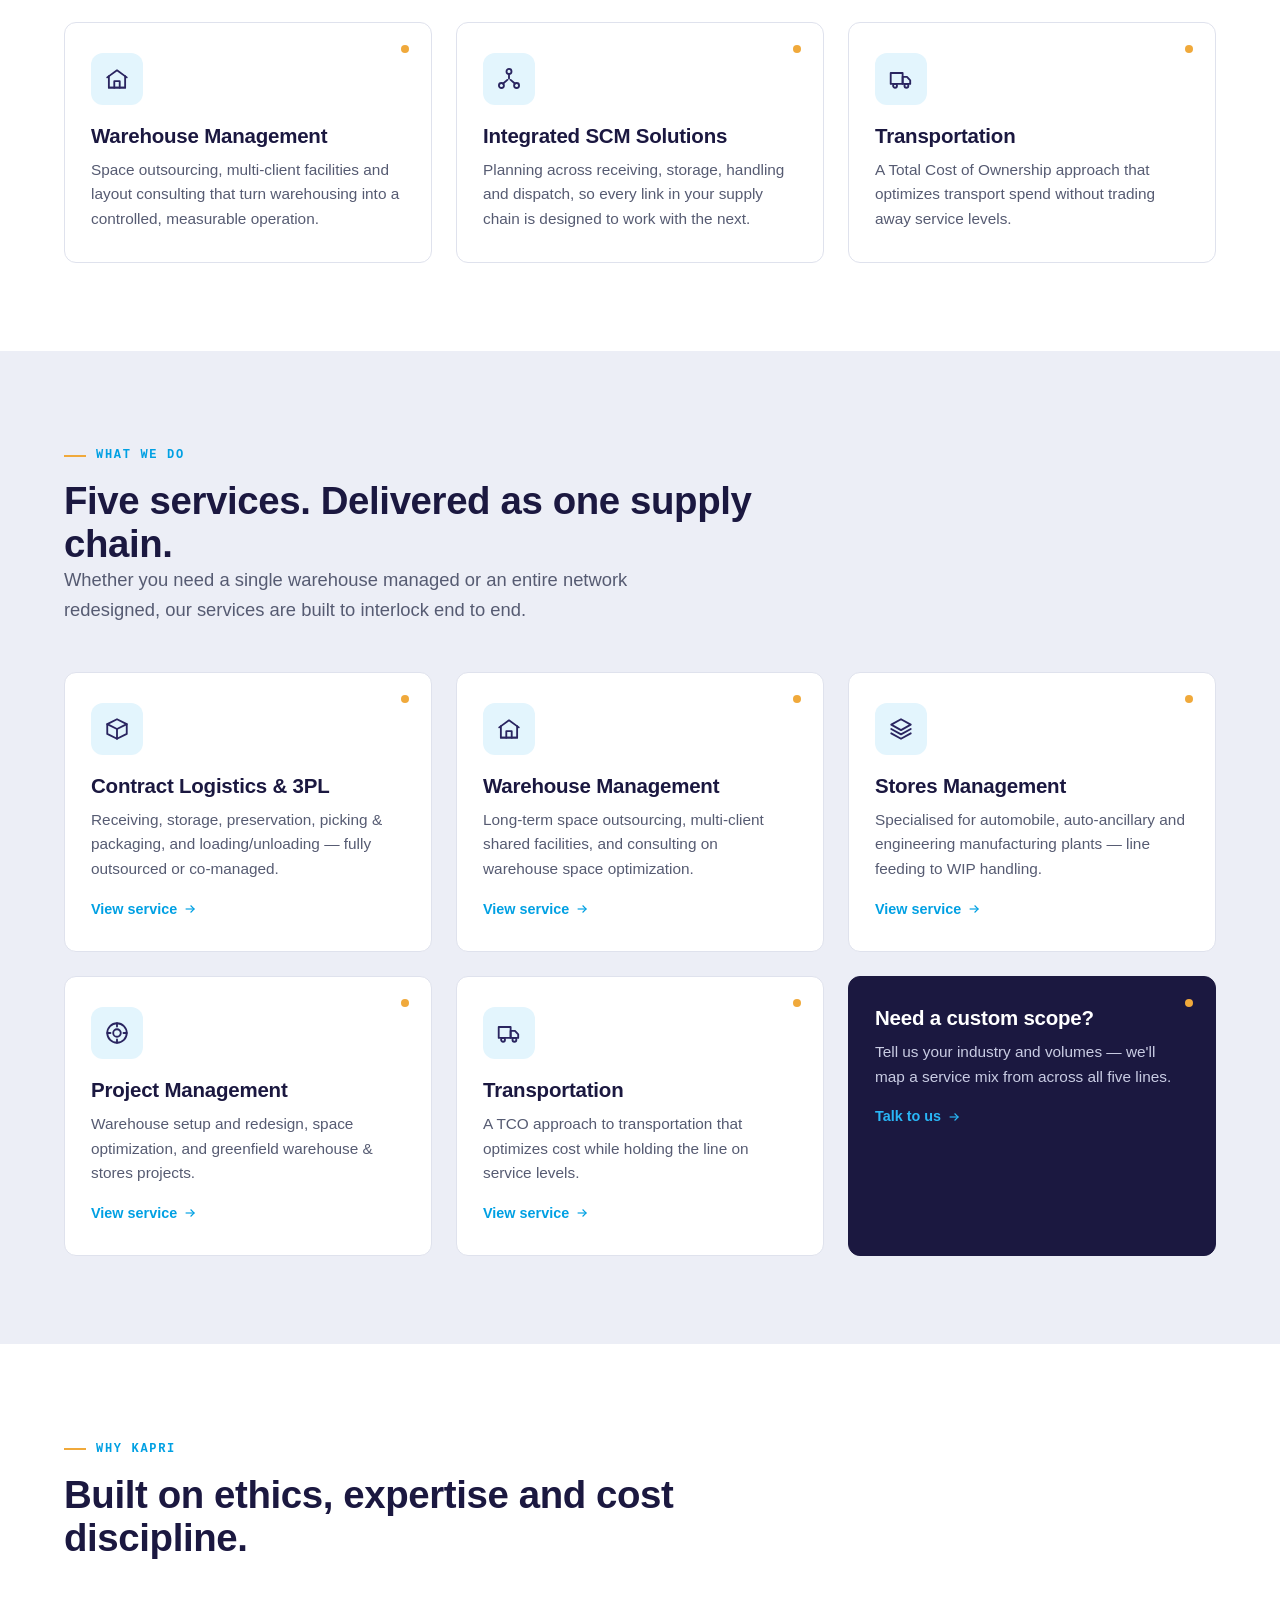
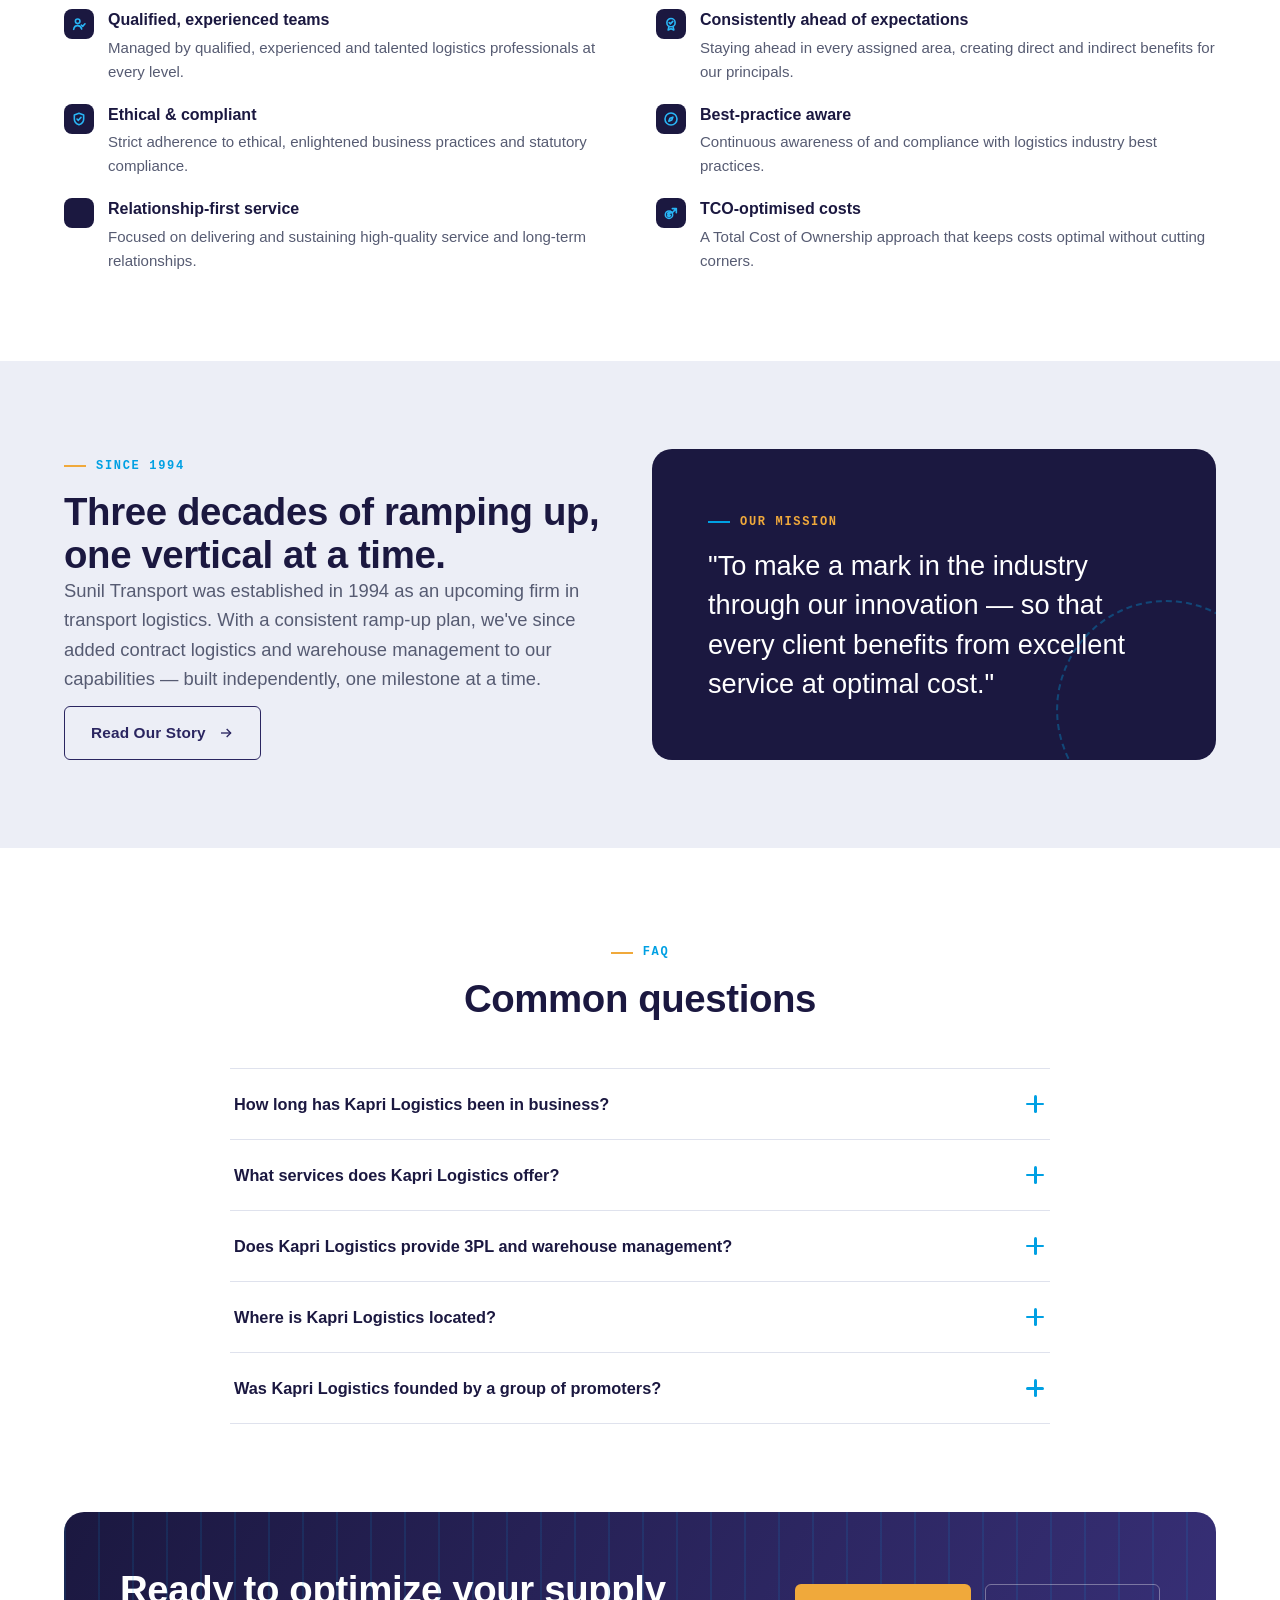
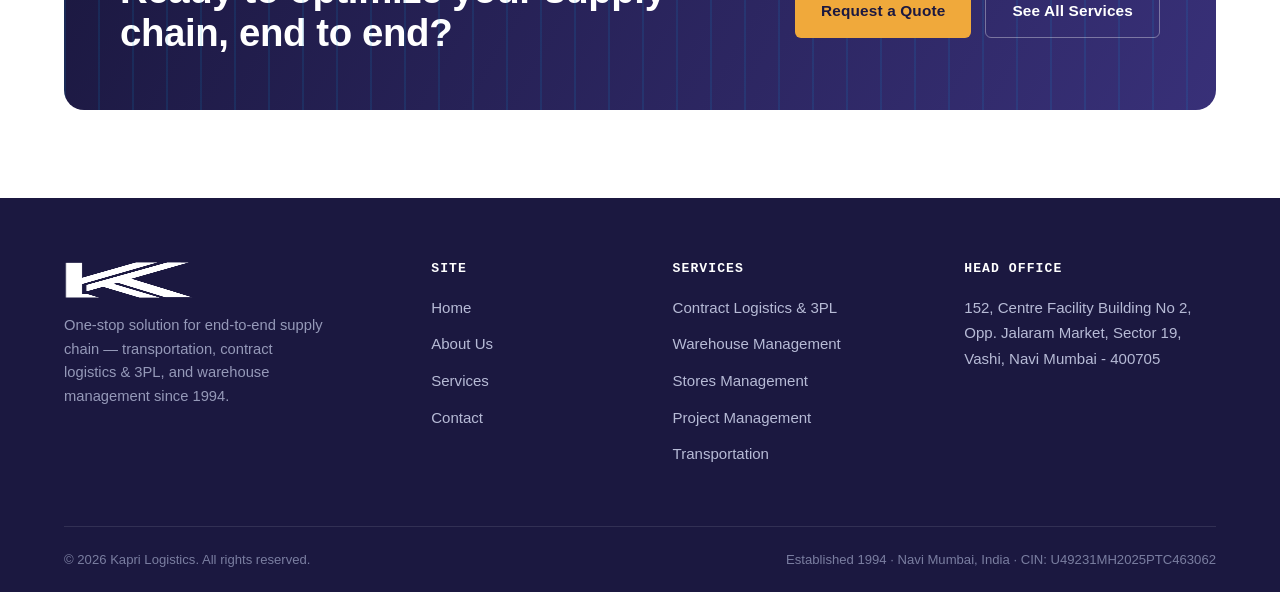
==== commit 9c724099: "Chnages in the content" ====
--- a/index.html
+++ b/index.html
@@ -374,7 +374,7 @@
         <div>
           <p class="eyebrow">Since 1994</p>
           <h2>Three decades of ramping up, one vertical at a time.</h2>
-          <p class="lede">Kapri Logistics was established in 1994 as an upcoming firm in transport logistics. With a consistent ramp-up plan, we've since added contract logistics and warehouse management to our capabilities — built independently, one milestone at a time.</p>
+          <p class="lede">Sunil Transport was established in 1994 as an upcoming firm in transport logistics. With a consistent ramp-up plan, we've since added contract logistics and warehouse management to our capabilities — built independently, one milestone at a time.</p>
           <a href="about.html" class="btn btn-outline-navy" style="margin-top:12px;">Read Our Story <svg width="16" height="16" style="stroke:currentColor;fill:none;stroke-width:2;display:inline-block;vertical-align:-3px;margin-left:4px;"><use href="#ic-arrow-right"></use></svg></a>
         </div>
         <div class="mission-block">
@@ -469,7 +469,7 @@
     </div>
     <div class="footer-bottom">
       <span>&copy; <span id="year">2026</span> Kapri Logistics. All rights reserved.</span>
-      <span>Established 1994 · Navi Mumbai, India</span>
+      <span>Established 1994 · Navi Mumbai, India · CIN: U49231MH2025PTC463062</span>
     </div>
   </div>
 </footer>
